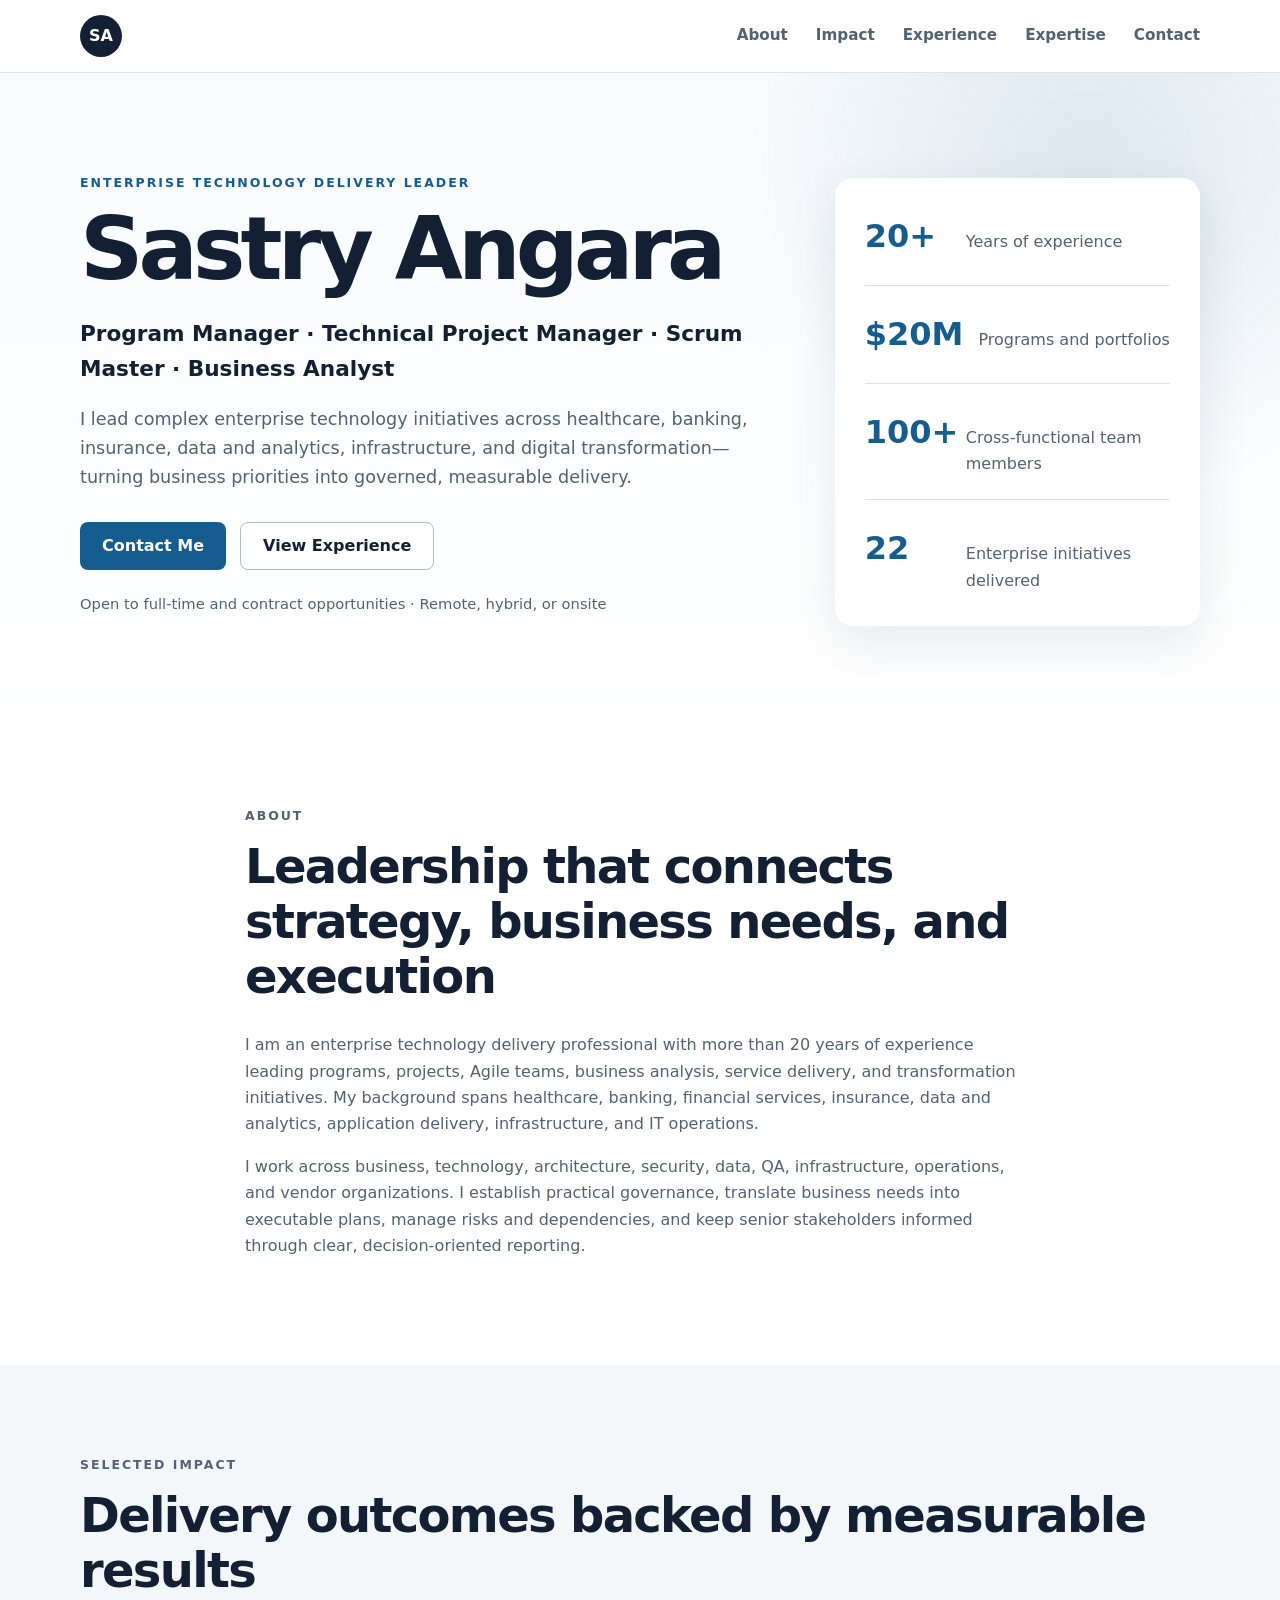
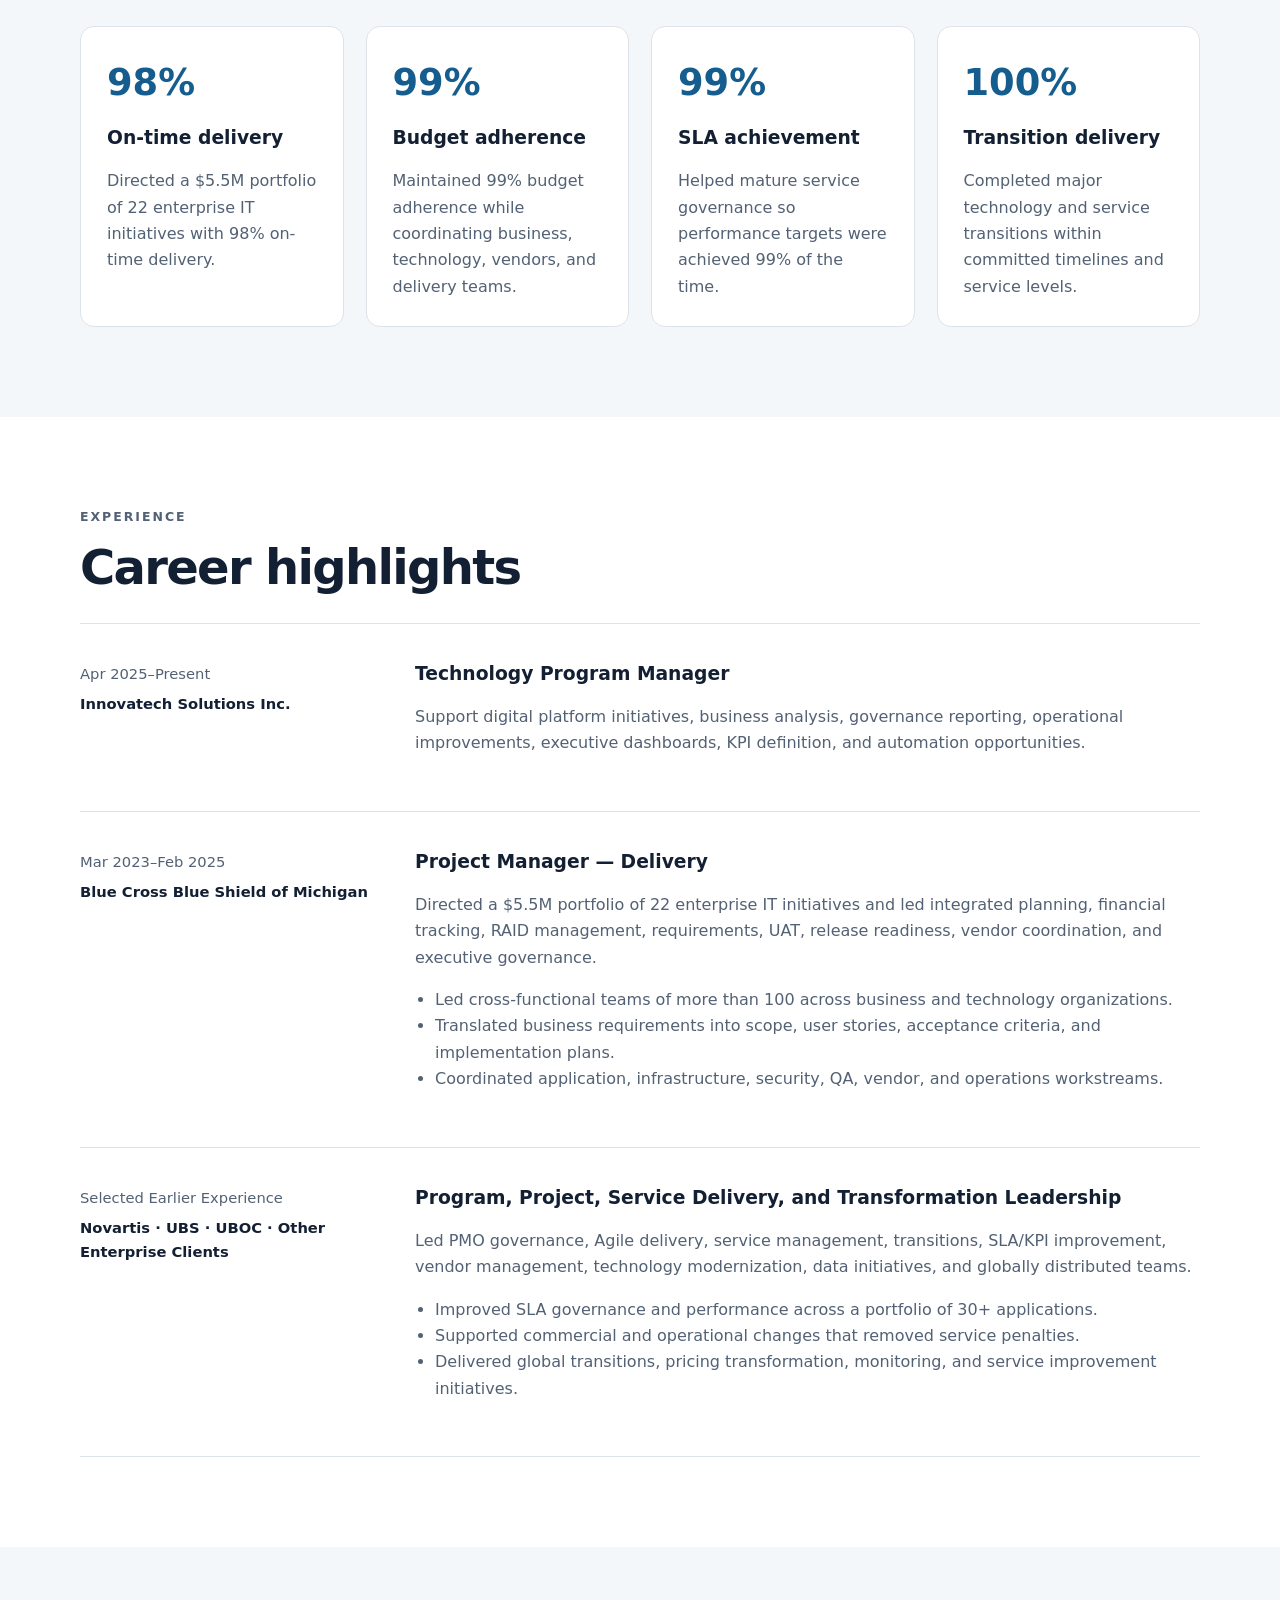
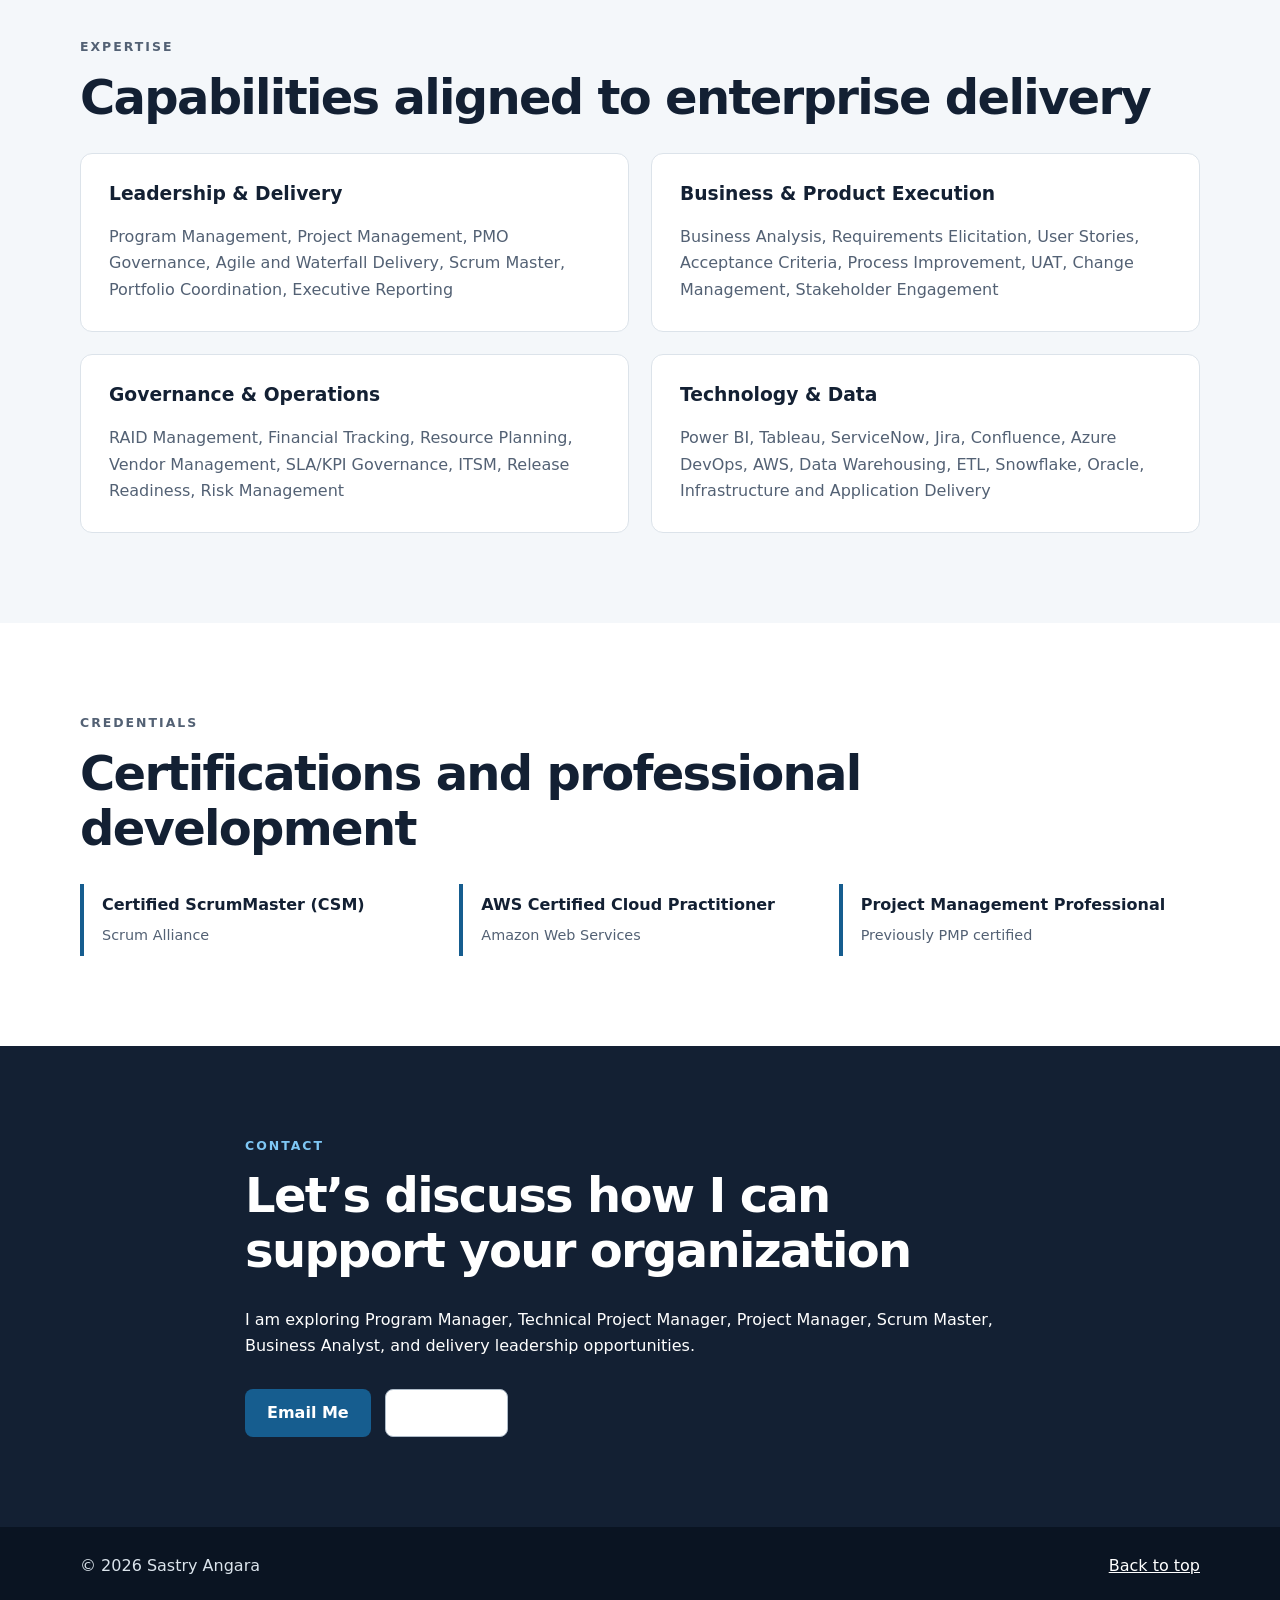
==== index.html @ dfb58d5a "Add files via upload" ====
<!DOCTYPE html>
<html lang="en">
<head>
  <meta charset="UTF-8">
  <meta name="viewport" content="width=device-width, initial-scale=1.0">
  <meta name="description" content="Sastry Angara — Program Manager, Technical Project Manager, Scrum Master, and Business Analyst with 20+ years of enterprise IT delivery experience.">
  <meta name="keywords" content="Sastry Angara, Program Manager, Project Manager, Scrum Master, Business Analyst, Healthcare IT, Banking, Data Analytics">
  <meta name="author" content="Sastry Angara">
  <meta property="og:title" content="Sastry Angara | Enterprise Technology Delivery Leader">
  <meta property="og:description" content="20+ years leading enterprise technology, healthcare, banking, data, and transformation initiatives.">
  <meta property="og:type" content="website">
  <title>Sastry Angara | Enterprise Technology Delivery Leader</title>
  <link rel="stylesheet" href="styles.css">
  <script defer src="script.js"></script>
</head>
<body>
  <header class="site-header">
    <div class="container nav-wrap">
      <a class="brand" href="#top" aria-label="Sastry Angara home">SA</a>
      <button class="menu-button" aria-expanded="false" aria-controls="site-nav">Menu</button>
      <nav id="site-nav" class="site-nav" aria-label="Main navigation">
        <a href="#about">About</a>
        <a href="#impact">Impact</a>
        <a href="#experience">Experience</a>
        <a href="#expertise">Expertise</a>
        <a href="#contact">Contact</a>
      </nav>
    </div>
  </header>

  <main id="top">
    <section class="hero">
      <div class="container hero-grid">
        <div>
          <p class="eyebrow">Enterprise Technology Delivery Leader</p>
          <h1>Sastry Angara</h1>
          <p class="hero-role">Program Manager · Technical Project Manager · Scrum Master · Business Analyst</p>
          <p class="hero-copy">
            I lead complex enterprise technology initiatives across healthcare, banking, insurance,
            data and analytics, infrastructure, and digital transformation—turning business priorities
            into governed, measurable delivery.
          </p>
          <div class="hero-actions">
            <a class="button primary" href="#contact">Contact Me</a>
            <a class="button secondary" href="#experience">View Experience</a>
          </div>
          <p class="availability">Open to full-time and contract opportunities · Remote, hybrid, or onsite</p>
        </div>

        <aside class="profile-card" aria-label="Career highlights">
          <div class="metric"><strong>20+</strong><span>Years of experience</span></div>
          <div class="metric"><strong>$20M</strong><span>Programs and portfolios</span></div>
          <div class="metric"><strong>100+</strong><span>Cross-functional team members</span></div>
          <div class="metric"><strong>22</strong><span>Enterprise initiatives delivered</span></div>
        </aside>
      </div>
    </section>

    <section id="about" class="section">
      <div class="container narrow">
        <p class="section-label">About</p>
        <h2>Leadership that connects strategy, business needs, and execution</h2>
        <p>
          I am an enterprise technology delivery professional with more than 20 years of experience
          leading programs, projects, Agile teams, business analysis, service delivery, and transformation
          initiatives. My background spans healthcare, banking, financial services, insurance, data and
          analytics, application delivery, infrastructure, and IT operations.
        </p>
        <p>
          I work across business, technology, architecture, security, data, QA, infrastructure, operations,
          and vendor organizations. I establish practical governance, translate business needs into executable
          plans, manage risks and dependencies, and keep senior stakeholders informed through clear,
          decision-oriented reporting.
        </p>
      </div>
    </section>

    <section id="impact" class="section section-alt">
      <div class="container">
        <p class="section-label">Selected Impact</p>
        <h2>Delivery outcomes backed by measurable results</h2>
        <div class="cards impact-grid">
          <article class="card">
            <span class="card-number">98%</span>
            <h3>On-time delivery</h3>
            <p>Directed a $5.5M portfolio of 22 enterprise IT initiatives with 98% on-time delivery.</p>
          </article>
          <article class="card">
            <span class="card-number">99%</span>
            <h3>Budget adherence</h3>
            <p>Maintained 99% budget adherence while coordinating business, technology, vendors, and delivery teams.</p>
          </article>
          <article class="card">
            <span class="card-number">99%</span>
            <h3>SLA achievement</h3>
            <p>Helped mature service governance so performance targets were achieved 99% of the time.</p>
          </article>
          <article class="card">
            <span class="card-number">100%</span>
            <h3>Transition delivery</h3>
            <p>Completed major technology and service transitions within committed timelines and service levels.</p>
          </article>
        </div>
      </div>
    </section>

    <section id="experience" class="section">
      <div class="container">
        <p class="section-label">Experience</p>
        <h2>Career highlights</h2>

        <div class="timeline">
          <article class="timeline-item">
            <div class="timeline-meta">
              <span>Apr 2025–Present</span>
              <span>Innovatech Solutions Inc.</span>
            </div>
            <div>
              <h3>Technology Program Manager</h3>
              <p>
                Support digital platform initiatives, business analysis, governance reporting, operational
                improvements, executive dashboards, KPI definition, and automation opportunities.
              </p>
            </div>
          </article>

          <article class="timeline-item">
            <div class="timeline-meta">
              <span>Mar 2023–Feb 2025</span>
              <span>Blue Cross Blue Shield of Michigan</span>
            </div>
            <div>
              <h3>Project Manager — Delivery</h3>
              <p>
                Directed a $5.5M portfolio of 22 enterprise IT initiatives and led integrated planning,
                financial tracking, RAID management, requirements, UAT, release readiness, vendor coordination,
                and executive governance.
              </p>
              <ul>
                <li>Led cross-functional teams of more than 100 across business and technology organizations.</li>
                <li>Translated business requirements into scope, user stories, acceptance criteria, and implementation plans.</li>
                <li>Coordinated application, infrastructure, security, QA, vendor, and operations workstreams.</li>
              </ul>
            </div>
          </article>

          <article class="timeline-item">
            <div class="timeline-meta">
              <span>Selected Earlier Experience</span>
              <span>Novartis · UBS · UBOC · Other Enterprise Clients</span>
            </div>
            <div>
              <h3>Program, Project, Service Delivery, and Transformation Leadership</h3>
              <p>
                Led PMO governance, Agile delivery, service management, transitions, SLA/KPI improvement,
                vendor management, technology modernization, data initiatives, and globally distributed teams.
              </p>
              <ul>
                <li>Improved SLA governance and performance across a portfolio of 30+ applications.</li>
                <li>Supported commercial and operational changes that removed service penalties.</li>
                <li>Delivered global transitions, pricing transformation, monitoring, and service improvement initiatives.</li>
              </ul>
            </div>
          </article>
        </div>
      </div>
    </section>

    <section id="expertise" class="section section-alt">
      <div class="container">
        <p class="section-label">Expertise</p>
        <h2>Capabilities aligned to enterprise delivery</h2>
        <div class="skill-groups">
          <div>
            <h3>Leadership & Delivery</h3>
            <p>Program Management, Project Management, PMO Governance, Agile and Waterfall Delivery, Scrum Master, Portfolio Coordination, Executive Reporting</p>
          </div>
          <div>
            <h3>Business & Product Execution</h3>
            <p>Business Analysis, Requirements Elicitation, User Stories, Acceptance Criteria, Process Improvement, UAT, Change Management, Stakeholder Engagement</p>
          </div>
          <div>
            <h3>Governance & Operations</h3>
            <p>RAID Management, Financial Tracking, Resource Planning, Vendor Management, SLA/KPI Governance, ITSM, Release Readiness, Risk Management</p>
          </div>
          <div>
            <h3>Technology & Data</h3>
            <p>Power BI, Tableau, ServiceNow, Jira, Confluence, Azure DevOps, AWS, Data Warehousing, ETL, Snowflake, Oracle, Infrastructure and Application Delivery</p>
          </div>
        </div>
      </div>
    </section>

    <section class="section">
      <div class="container">
        <p class="section-label">Credentials</p>
        <h2>Certifications and professional development</h2>
        <div class="credentials">
          <div><strong>Certified ScrumMaster (CSM)</strong><span>Scrum Alliance</span></div>
          <div><strong>AWS Certified Cloud Practitioner</strong><span>Amazon Web Services</span></div>
          <div><strong>Project Management Professional</strong><span>Previously PMP certified</span></div>
        </div>
      </div>
    </section>

    <section id="contact" class="section contact-section">
      <div class="container narrow">
        <p class="section-label">Contact</p>
        <h2>Let’s discuss how I can support your organization</h2>
        <p>
          I am exploring Program Manager, Technical Project Manager, Project Manager,
          Scrum Master, Business Analyst, and delivery leadership opportunities.
        </p>
        <div class="contact-links">
          <!-- Replace the placeholder links below before publishing. -->
          <a class="button primary" href="mailto:sasthree@gmail.com">Email Me</a>
          <a class="button secondary" href="https://www.linkedin.com/in/sas3" target="_blank" rel="noopener">LinkedIn</a>
        </div>
      </div>
    </section>
  </main>

  <footer>
    <div class="container footer-wrap">
      <span>© <span id="year"></span> Sastry Angara</span>
      <a href="#top">Back to top</a>
    </div>
  </footer>
</body>
</html>
---- styles.css ----
:root {
  --ink: #132033;
  --muted: #536174;
  --line: #dce3ea;
  --surface: #ffffff;
  --surface-alt: #f4f7fa;
  --accent: #165d8f;
  --accent-dark: #0d4267;
  --max: 1120px;
  --shadow: 0 18px 50px rgba(26, 45, 68, 0.10);
}

* { box-sizing: border-box; }
html { scroll-behavior: smooth; }
body {
  margin: 0;
  font-family: Inter, ui-sans-serif, system-ui, -apple-system, BlinkMacSystemFont, "Segoe UI", sans-serif;
  color: var(--ink);
  background: var(--surface);
  line-height: 1.65;
}
a { color: inherit; }
.container { width: min(calc(100% - 40px), var(--max)); margin-inline: auto; }
.narrow { max-width: 790px; }
.site-header {
  position: sticky;
  top: 0;
  z-index: 50;
  background: rgba(255,255,255,.94);
  border-bottom: 1px solid var(--line);
  backdrop-filter: blur(12px);
}
.nav-wrap { min-height: 72px; display: flex; align-items: center; justify-content: space-between; }
.brand {
  display: grid; place-items: center; width: 42px; height: 42px;
  border-radius: 50%; background: var(--ink); color: #fff; text-decoration: none; font-weight: 800;
}
.site-nav { display: flex; gap: 28px; }
.site-nav a { text-decoration: none; font-size: .95rem; font-weight: 650; color: var(--muted); }
.site-nav a:hover { color: var(--accent); }
.menu-button { display: none; }
.hero {
  padding: 100px 0 85px;
  background:
    radial-gradient(circle at 85% 15%, rgba(22,93,143,.13), transparent 28%),
    linear-gradient(180deg, #f8fbfd 0%, #fff 100%);
}
.hero-grid { display: grid; grid-template-columns: 1.5fr .8fr; gap: 70px; align-items: center; }
.eyebrow, .section-label {
  color: var(--accent); text-transform: uppercase; letter-spacing: .16em;
  font-weight: 800; font-size: .78rem; margin: 0 0 12px;
}
h1 { font-size: clamp(3rem, 7vw, 5.5rem); line-height: .98; letter-spacing: -.055em; margin: 0; }
.hero-role { font-size: clamp(1.05rem, 2vw, 1.35rem); font-weight: 700; margin: 24px 0 18px; }
.hero-copy { max-width: 760px; font-size: 1.1rem; color: var(--muted); }
.hero-actions, .contact-links { display: flex; flex-wrap: wrap; gap: 14px; margin-top: 30px; }
.button {
  display: inline-flex; align-items: center; justify-content: center;
  min-height: 48px; padding: 0 22px; border-radius: 8px; text-decoration: none; font-weight: 750;
}
.button.primary { color: #fff; background: var(--accent); }
.button.primary:hover { background: var(--accent-dark); }
.button.secondary { border: 1px solid #aebbc8; background: #fff; }
.availability { color: var(--muted); font-size: .92rem; margin-top: 22px; }
.profile-card { background: #fff; padding: 10px 30px; border-radius: 18px; box-shadow: var(--shadow); }
.metric { padding: 22px 0; border-bottom: 1px solid var(--line); display: flex; align-items: baseline; gap: 15px; }
.metric:last-child { border: 0; }
.metric strong { font-size: 2rem; color: var(--accent); min-width: 86px; }
.metric span { color: var(--muted); }
.section { padding: 90px 0; }
.section-alt { background: var(--surface-alt); }
h2 { font-size: clamp(2rem, 4vw, 3rem); line-height: 1.15; letter-spacing: -.035em; margin: 0 0 28px; }
h3 { line-height: 1.25; margin-top: 0; }
.section p { color: var(--muted); }
.cards { display: grid; gap: 22px; }
.impact-grid { grid-template-columns: repeat(4, 1fr); }
.card { background: #fff; border: 1px solid var(--line); border-radius: 14px; padding: 26px; }
.card-number { display: block; color: var(--accent); font-size: 2.3rem; font-weight: 850; margin-bottom: 12px; }
.card p { margin-bottom: 0; }
.timeline { border-top: 1px solid var(--line); }
.timeline-item { display: grid; grid-template-columns: 290px 1fr; gap: 45px; padding: 38px 0; border-bottom: 1px solid var(--line); }
.timeline-meta { display: flex; flex-direction: column; gap: 6px; color: var(--muted); font-size: .92rem; }
.timeline-meta span:last-child { font-weight: 750; color: var(--ink); }
.timeline-item ul { padding-left: 20px; color: var(--muted); }
.skill-groups { display: grid; grid-template-columns: repeat(2, 1fr); gap: 22px; }
.skill-groups > div { background: #fff; border-radius: 12px; border: 1px solid var(--line); padding: 28px; }
.skill-groups p { margin-bottom: 0; }
.credentials { display: grid; grid-template-columns: repeat(3, 1fr); gap: 18px; }
.credentials div { border-left: 4px solid var(--accent); padding: 8px 18px; display: flex; flex-direction: column; }
.credentials span { color: var(--muted); font-size: .9rem; margin-top: 5px; }
.contact-section { background: var(--ink); color: #fff; }
.contact-section h2, .contact-section p { color: #fff; }
.contact-section .section-label { color: #7ec7f5; }
.privacy-note { opacity: .72; font-size: .85rem; margin-top: 28px; }
footer { background: #0a1422; color: #dbe4ec; padding: 26px 0; }
.footer-wrap { display: flex; justify-content: space-between; }
footer a { color: #fff; }
@media (max-width: 900px) {
  .hero-grid, .timeline-item { grid-template-columns: 1fr; }
  .impact-grid { grid-template-columns: repeat(2, 1fr); }
  .credentials { grid-template-columns: 1fr; }
}
@media (max-width: 680px) {
  .container { width: min(calc(100% - 28px), var(--max)); }
  .menu-button {
    display: inline-flex; border: 1px solid var(--line); background: #fff;
    padding: 9px 12px; border-radius: 7px; font-weight: 700;
  }
  .site-nav {
    display: none; position: absolute; top: 72px; left: 14px; right: 14px;
    flex-direction: column; gap: 0; padding: 10px; background: #fff;
    border: 1px solid var(--line); box-shadow: var(--shadow); border-radius: 10px;
  }
  .site-nav.open { display: flex; }
  .site-nav a { padding: 12px; }
  .hero { padding: 70px 0; }
  .impact-grid, .skill-groups { grid-template-columns: 1fr; }
  .section { padding: 70px 0; }
  .footer-wrap { flex-direction: column; gap: 8px; }
}
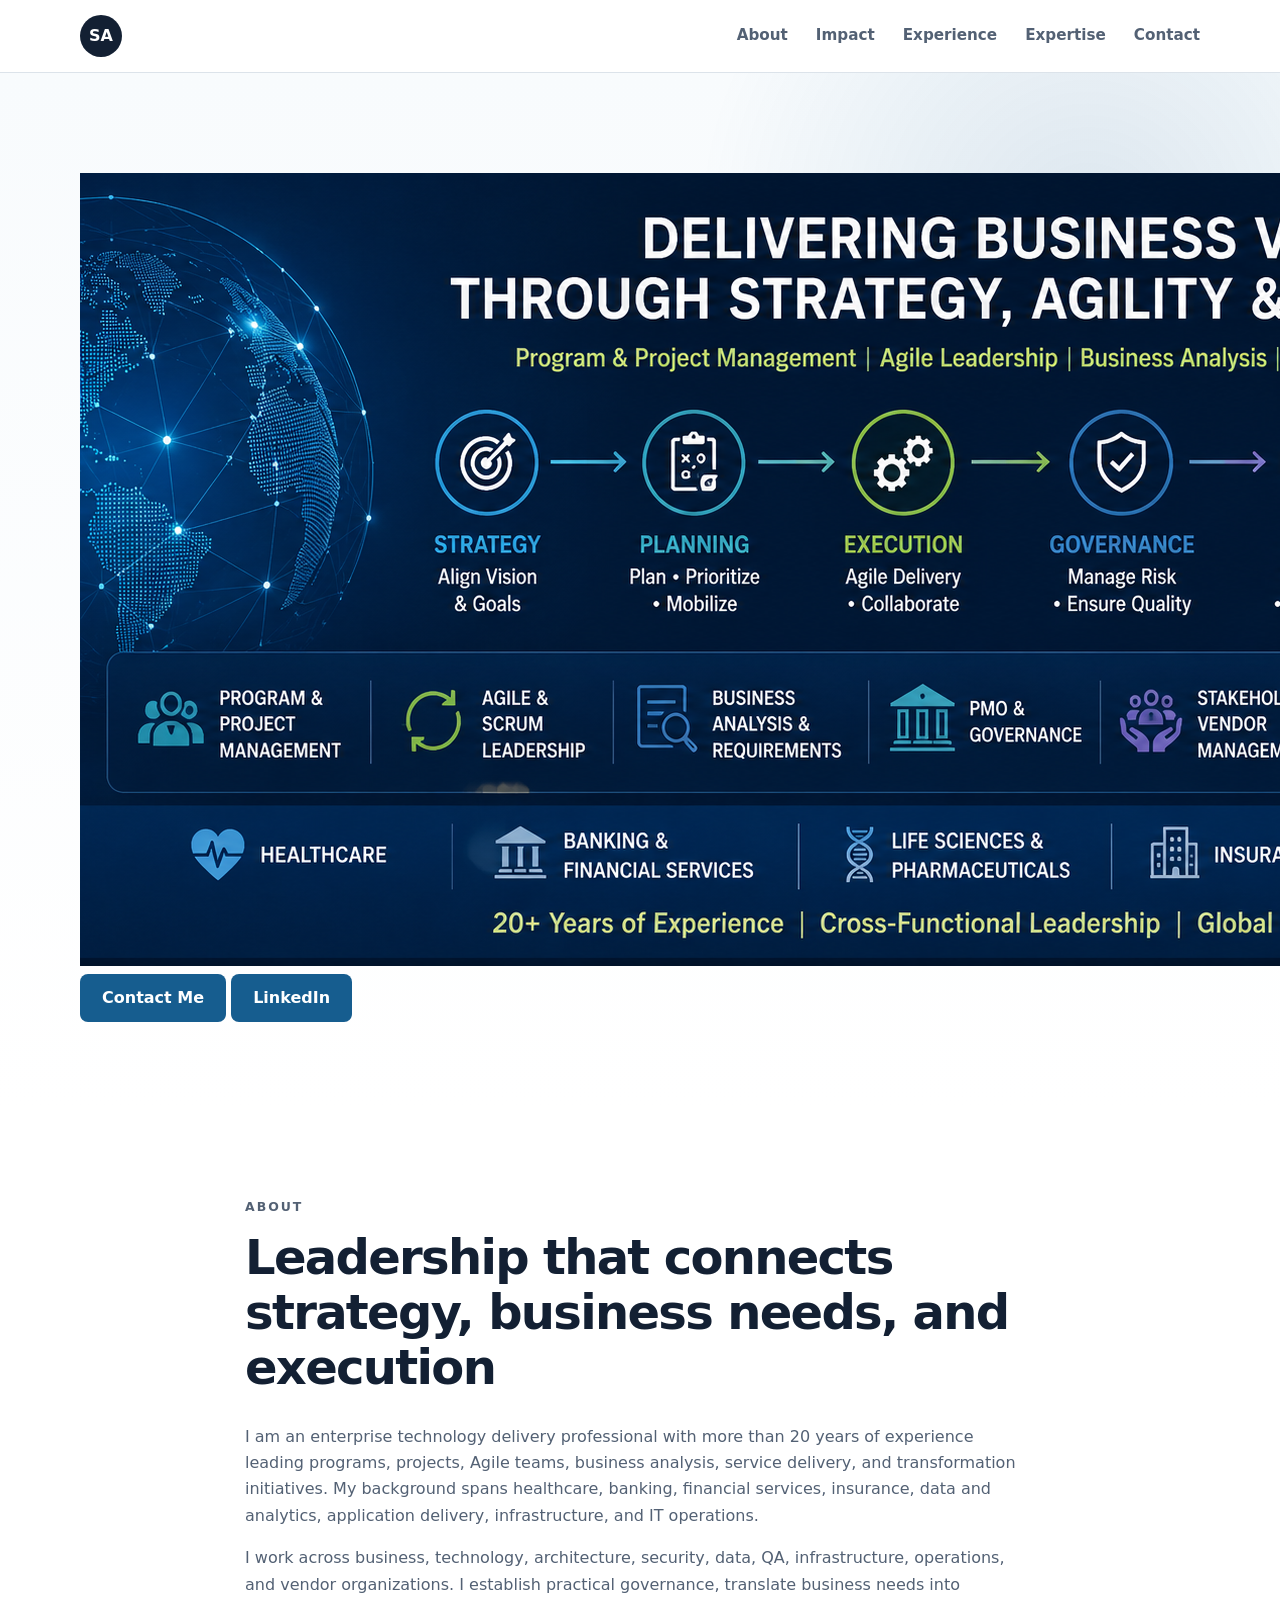
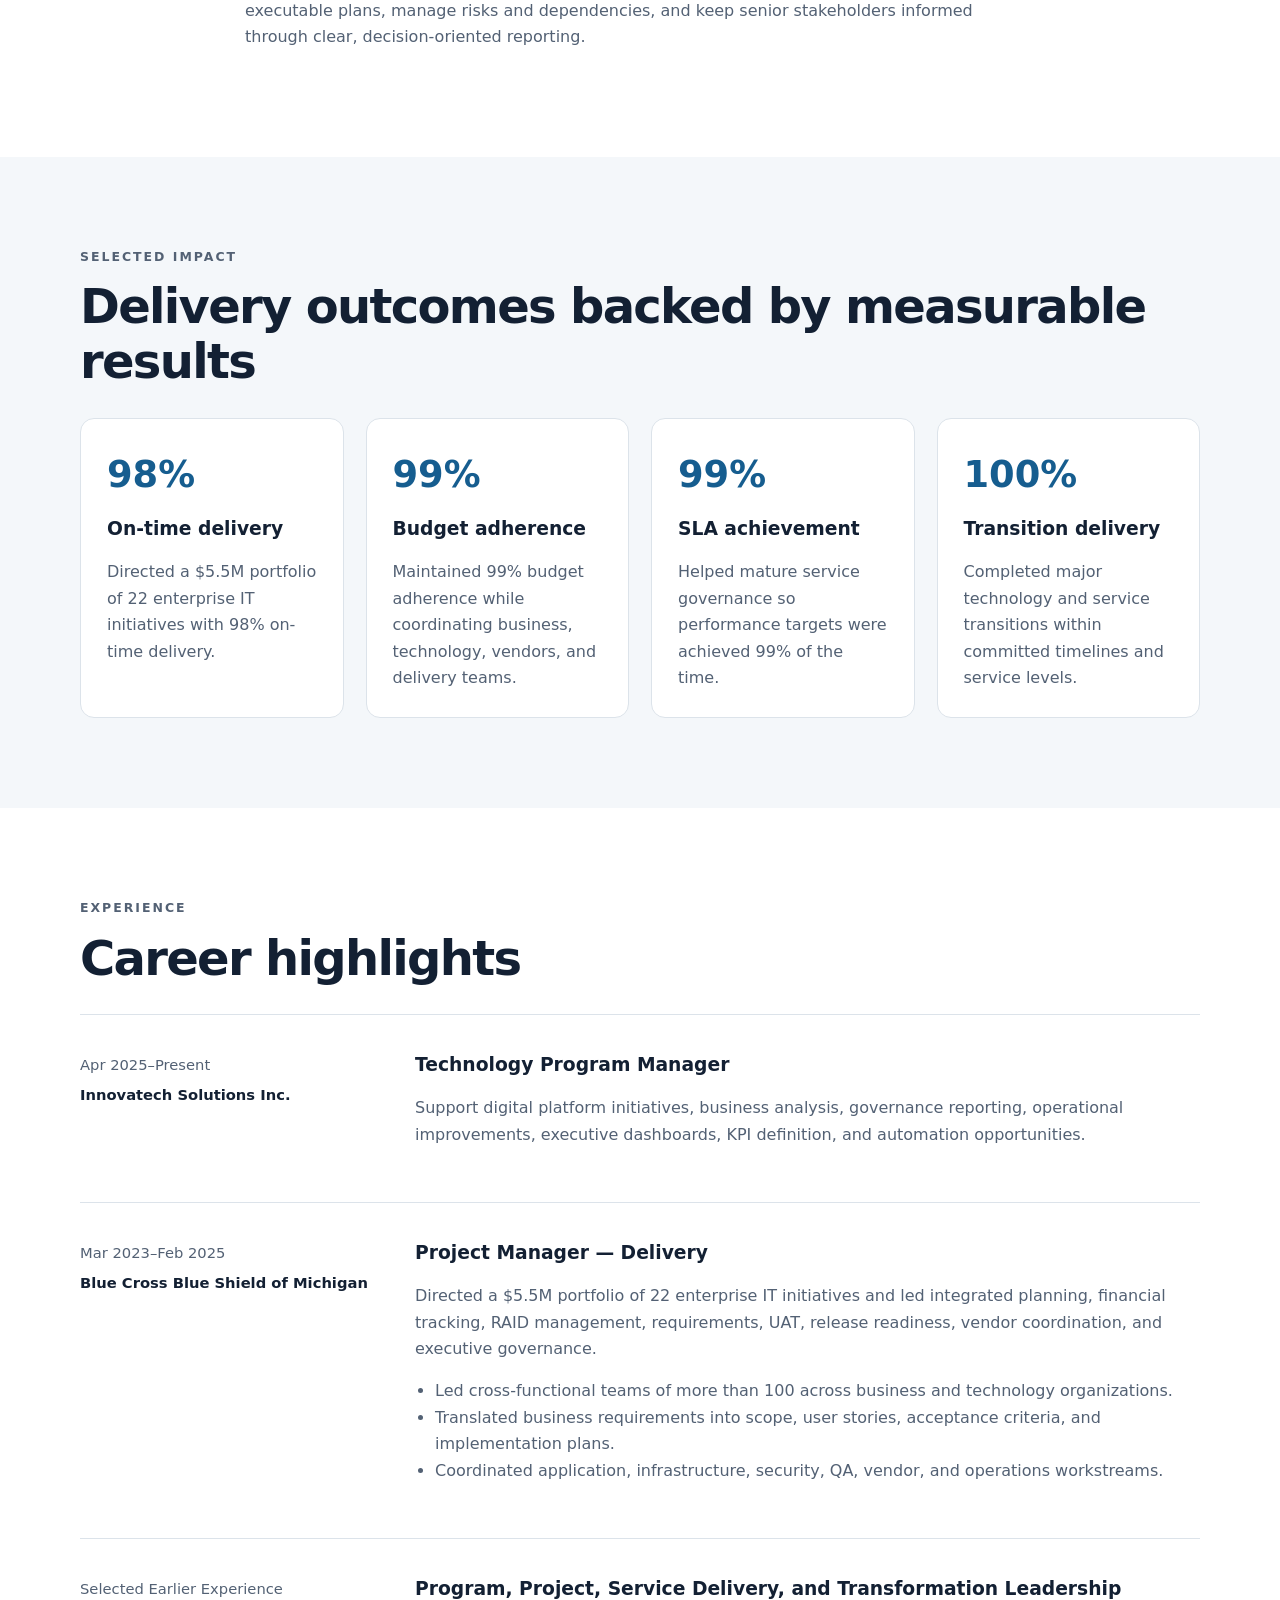
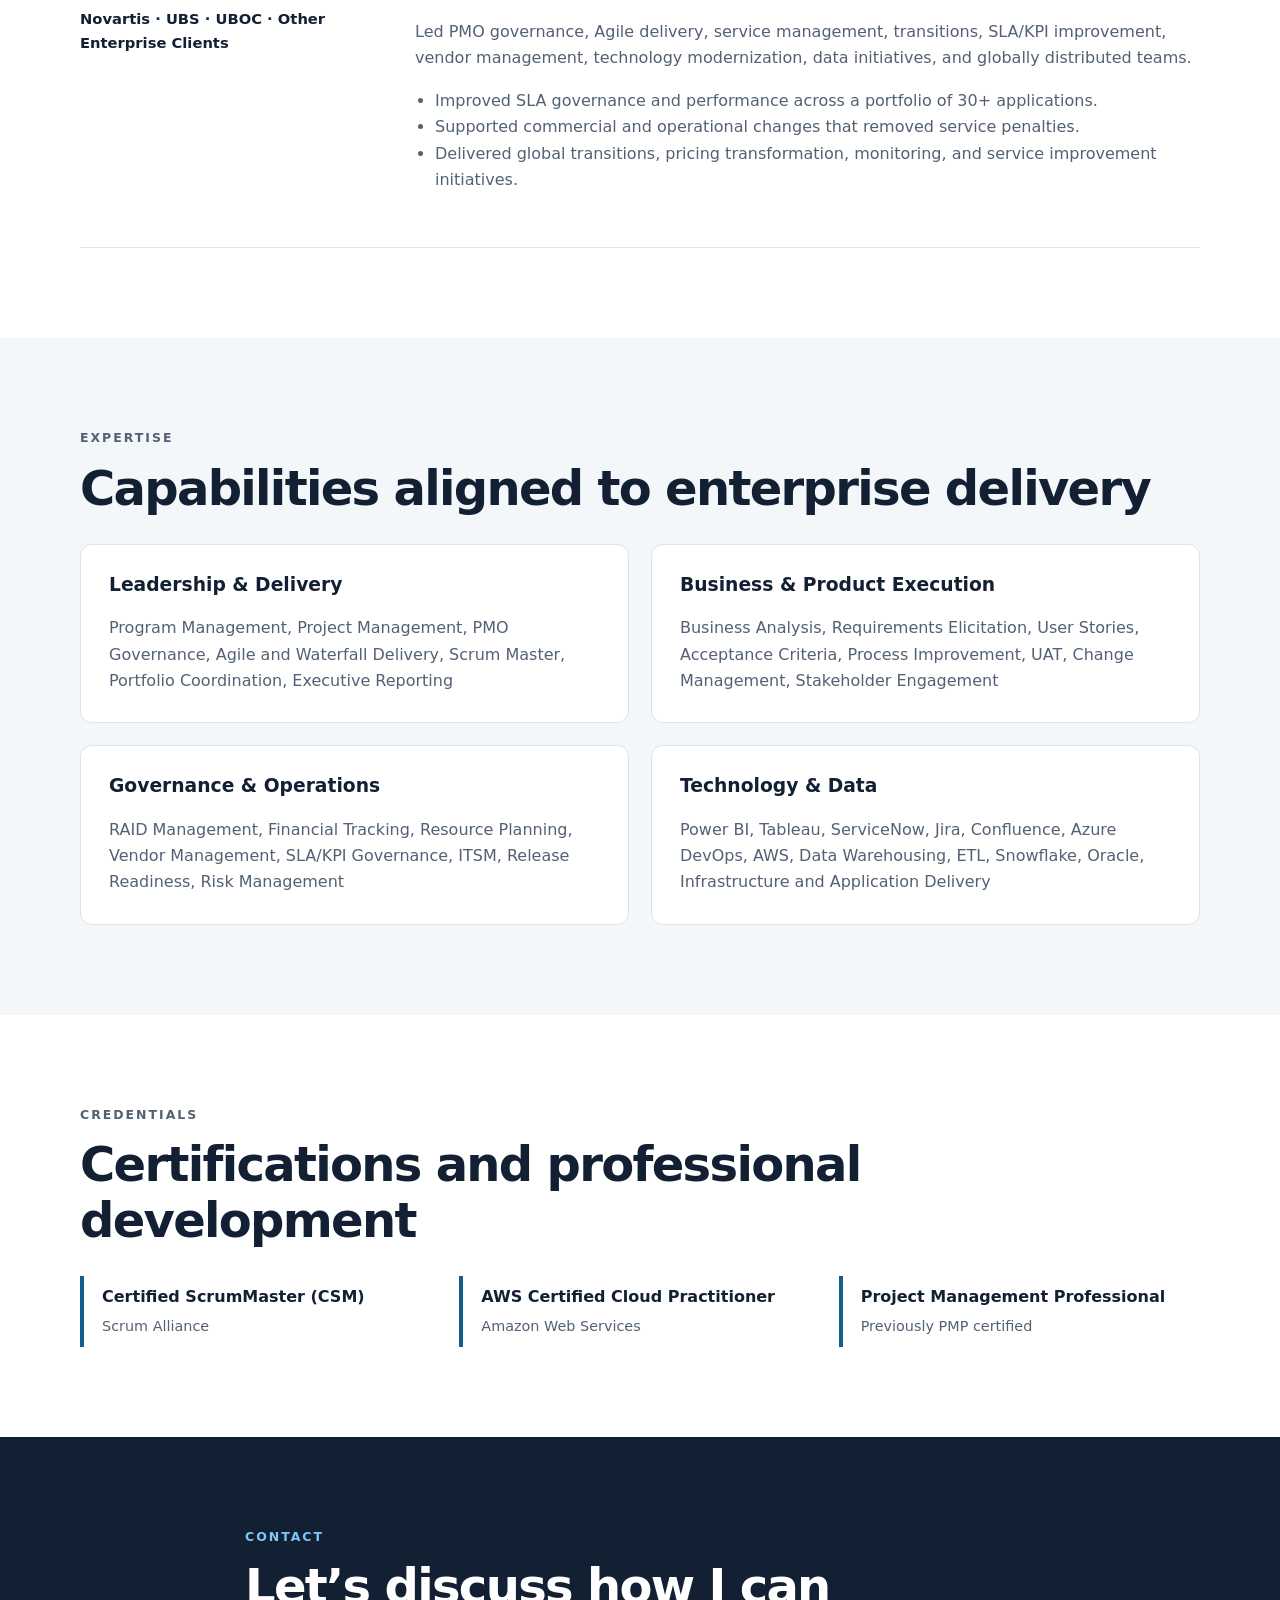
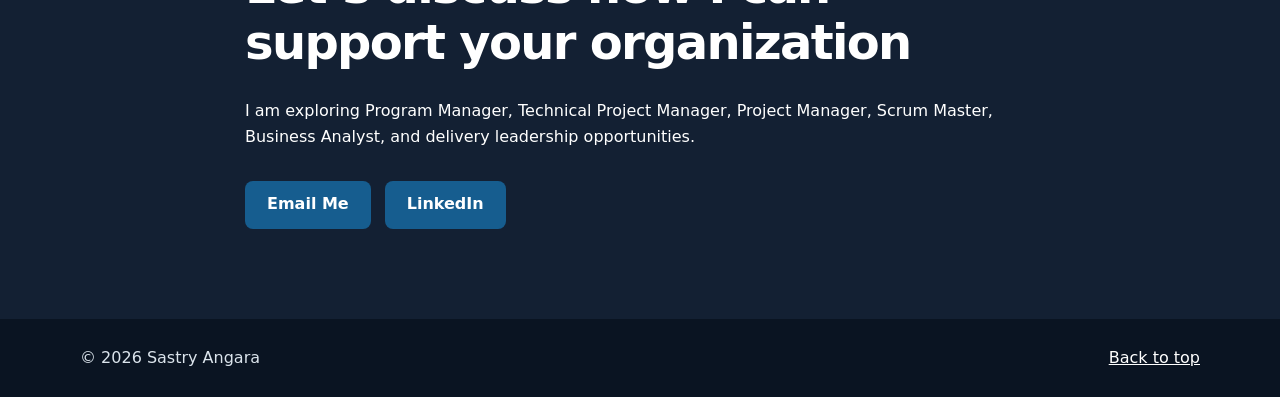
==== commit e57c2cf1: "Update index.html" ====
--- a/index.html
+++ b/index.html
@@ -29,33 +29,23 @@
   </header>
 
   <main id="top">
-    <section class="hero">
-      <div class="container hero-grid">
-        <div>
-          <p class="eyebrow">Enterprise Technology Delivery Leader</p>
-          <h1>Sastry Angara</h1>
-          <p class="hero-role">Program Manager · Technical Project Manager · Scrum Master · Business Analyst</p>
-          <p class="hero-copy">
-            I lead complex enterprise technology initiatives across healthcare, banking, insurance,
-            data and analytics, infrastructure, and digital transformation—turning business priorities
-            into governed, measurable delivery.
-          </p>
-          <div class="hero-actions">
+<section class="hero">
+    <div class="container">
+
+        <img src="Banner Dark.png"
+             alt="Sastry Angara Enterprise Technology Delivery"
+             class="hero-banner">
+
+        <div class="hero-buttons">
             <a class="button primary" href="#contact">Contact Me</a>
-            <a class="button secondary" href="#experience">View Experience</a>
-          </div>
-          <p class="availability">Open to full-time and contract opportunities · Remote, hybrid, or onsite</p>
-        </div>
-
-        <aside class="profile-card" aria-label="Career highlights">
-          <div class="metric"><strong>20+</strong><span>Years of experience</span></div>
-          <div class="metric"><strong>$20M</strong><span>Programs and portfolios</span></div>
-          <div class="metric"><strong>100+</strong><span>Cross-functional team members</span></div>
-          <div class="metric"><strong>22</strong><span>Enterprise initiatives delivered</span></div>
-        </aside>
-      </div>
-    </section>
-
+            <a class="button secondary"
+               href="https://www.linkedin.com/in/sas3"
+               target="_blank">LinkedIn</a>
+        </div>
+
+    </div>
+</section>
+    
     <section id="about" class="section">
       <div class="container narrow">
         <p class="section-label">About</p>
@@ -212,7 +202,6 @@
           Scrum Master, Business Analyst, and delivery leadership opportunities.
         </p>
         <div class="contact-links">
-          <!-- Replace the placeholder links below before publishing. -->
           <a class="button primary" href="mailto:sasthree@gmail.com">Email Me</a>
           <a class="button secondary" href="https://www.linkedin.com/in/sas3" target="_blank" rel="noopener">LinkedIn</a>
         </div>
--- a/styles.css
+++ b/styles.css
@@ -60,7 +60,14 @@
 }
 .button.primary { color: #fff; background: var(--accent); }
 .button.primary:hover { background: var(--accent-dark); }
-.button.secondary { border: 1px solid #aebbc8; background: #fff; }
+.button.secondary {
+    color: #fff;
+    background: var(--accent);
+}
+
+.button.secondary:hover {
+    background: var(--accent-dark);
+}
 .availability { color: var(--muted); font-size: .92rem; margin-top: 22px; }
 .profile-card { background: #fff; padding: 10px 30px; border-radius: 18px; box-shadow: var(--shadow); }
 .metric { padding: 22px 0; border-bottom: 1px solid var(--line); display: flex; align-items: baseline; gap: 15px; }
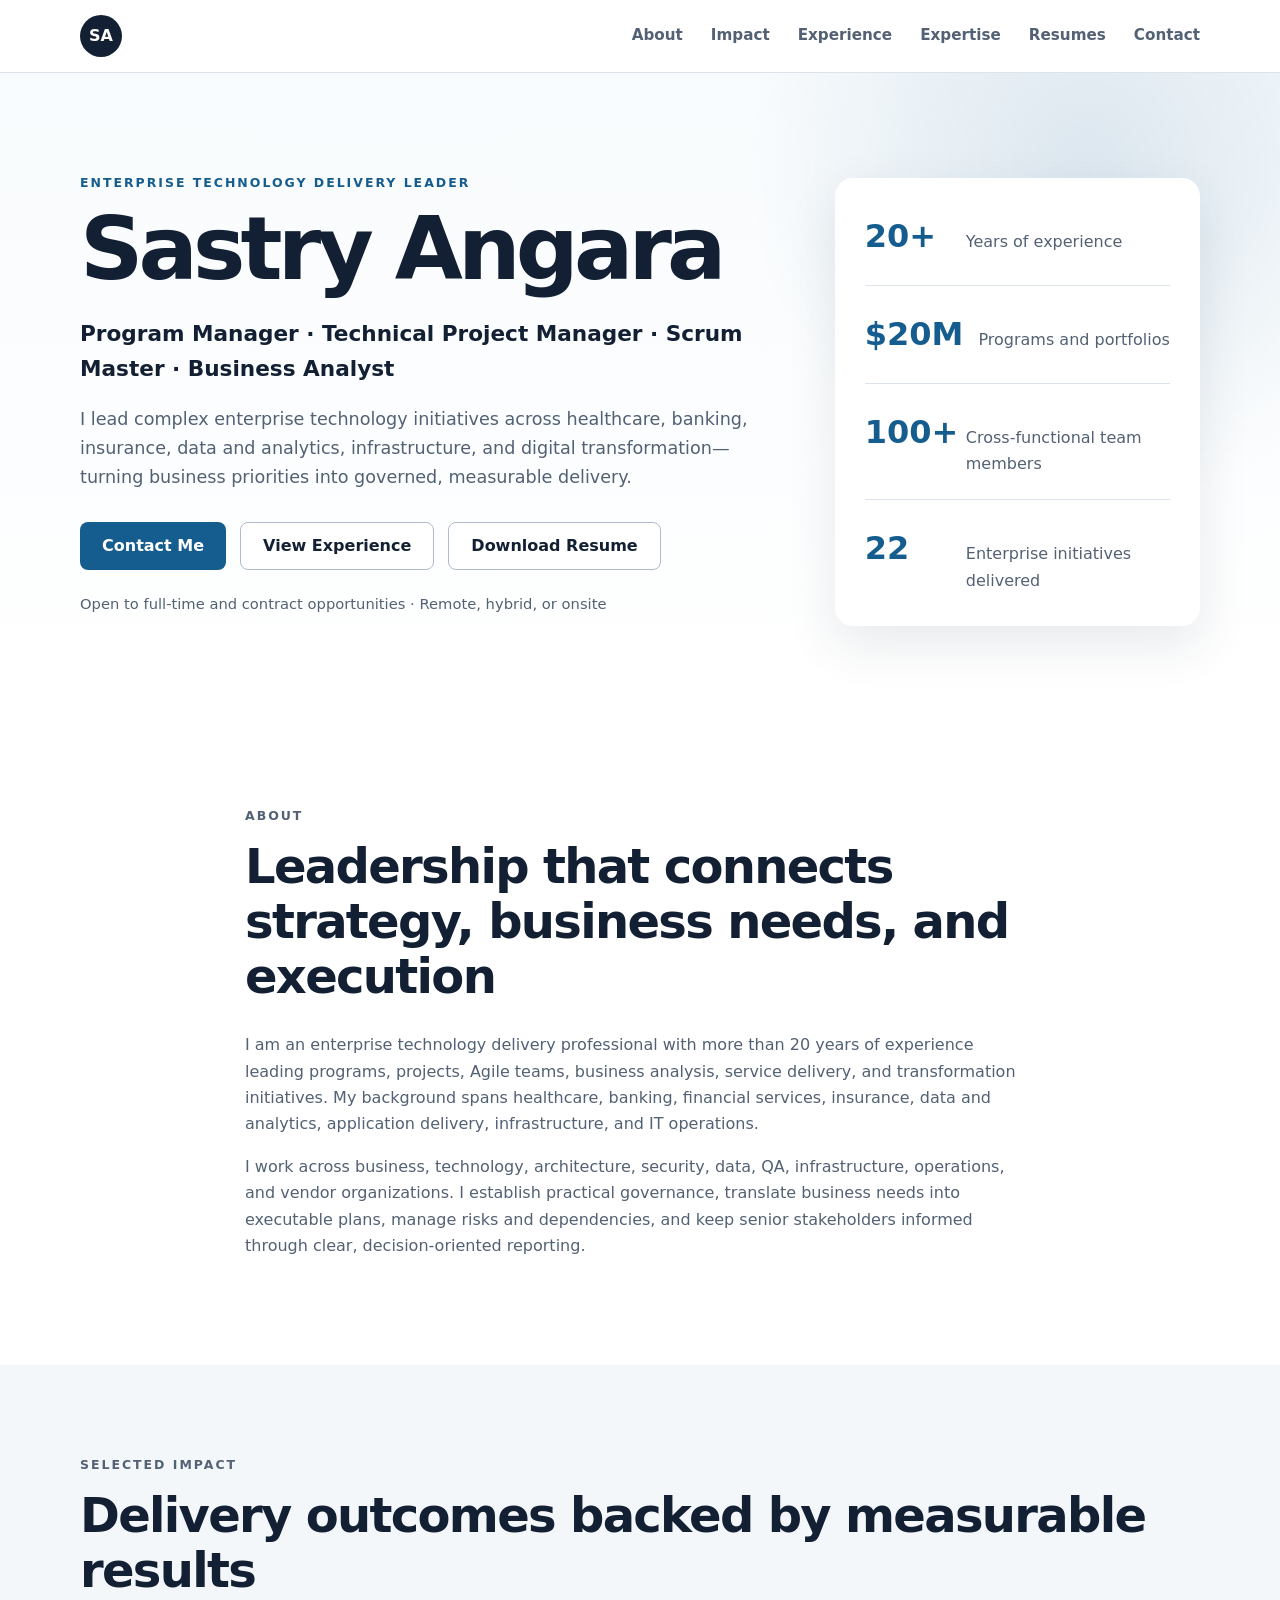
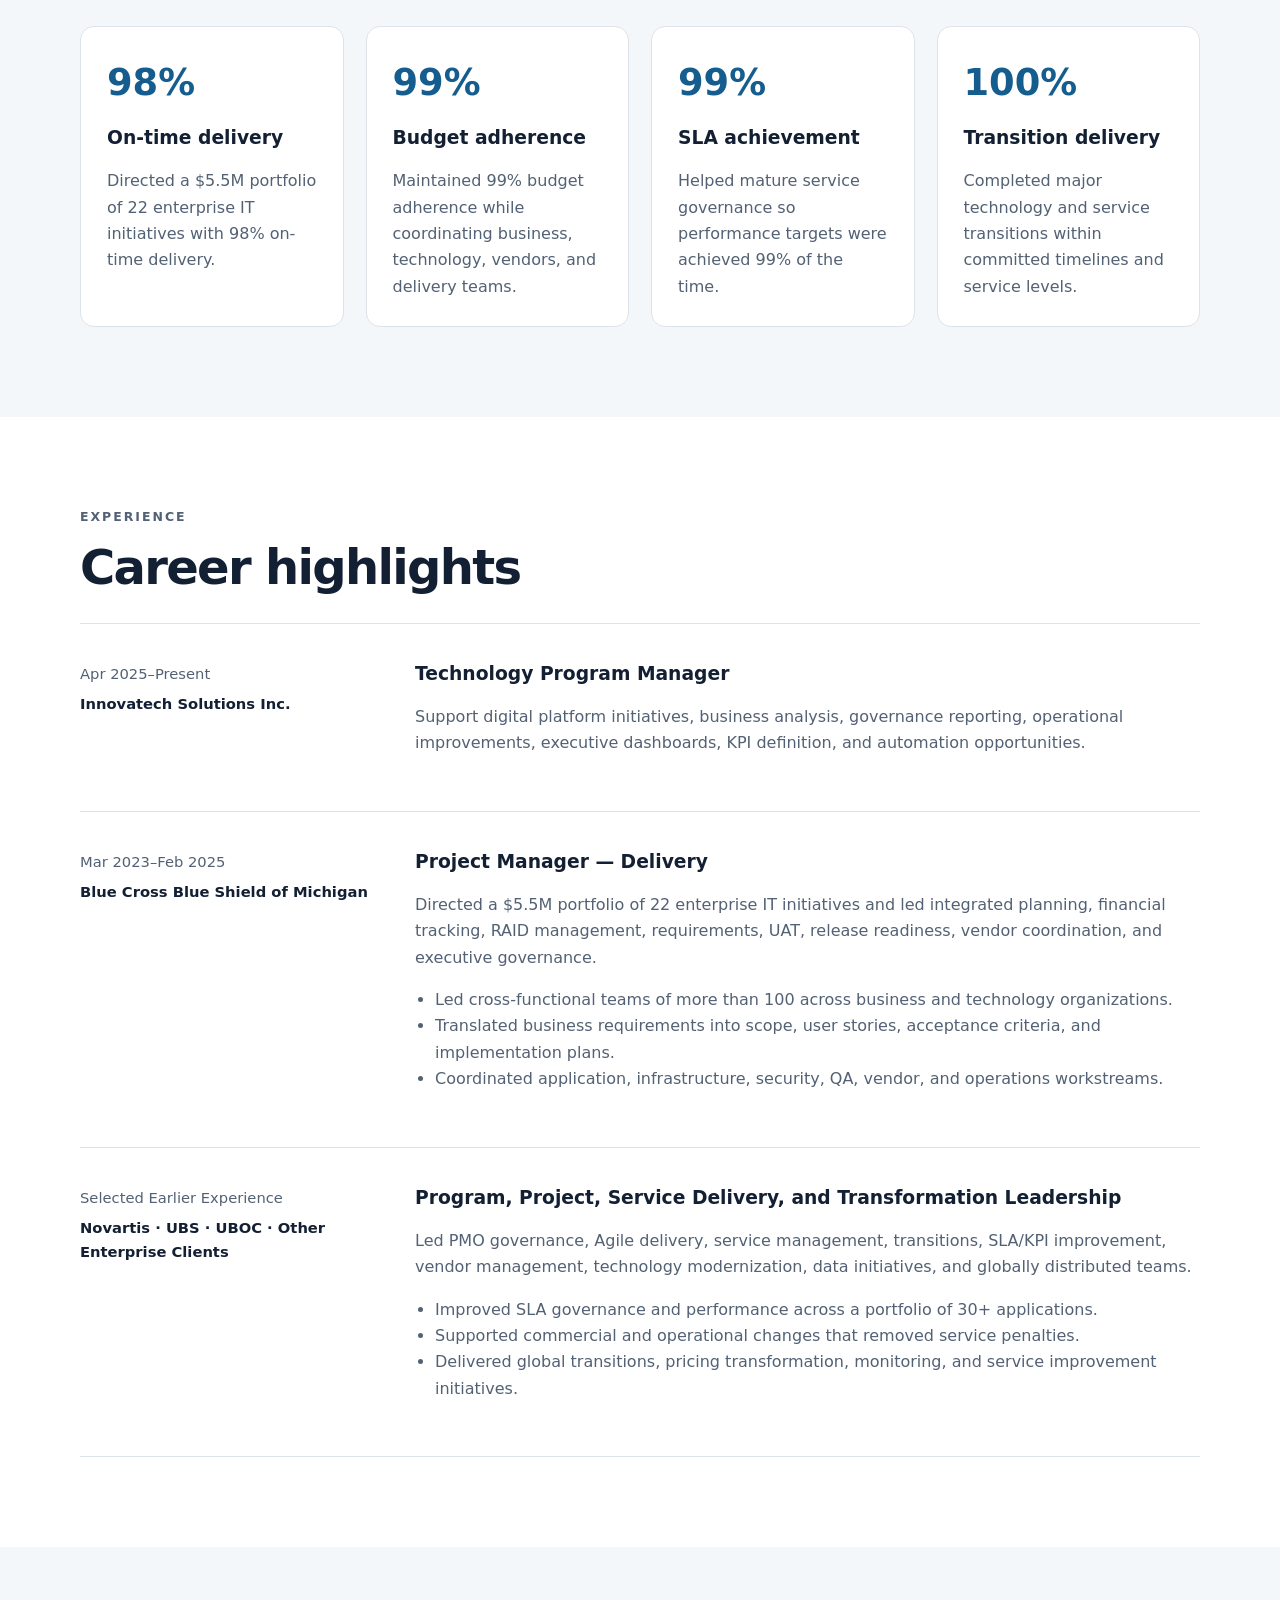
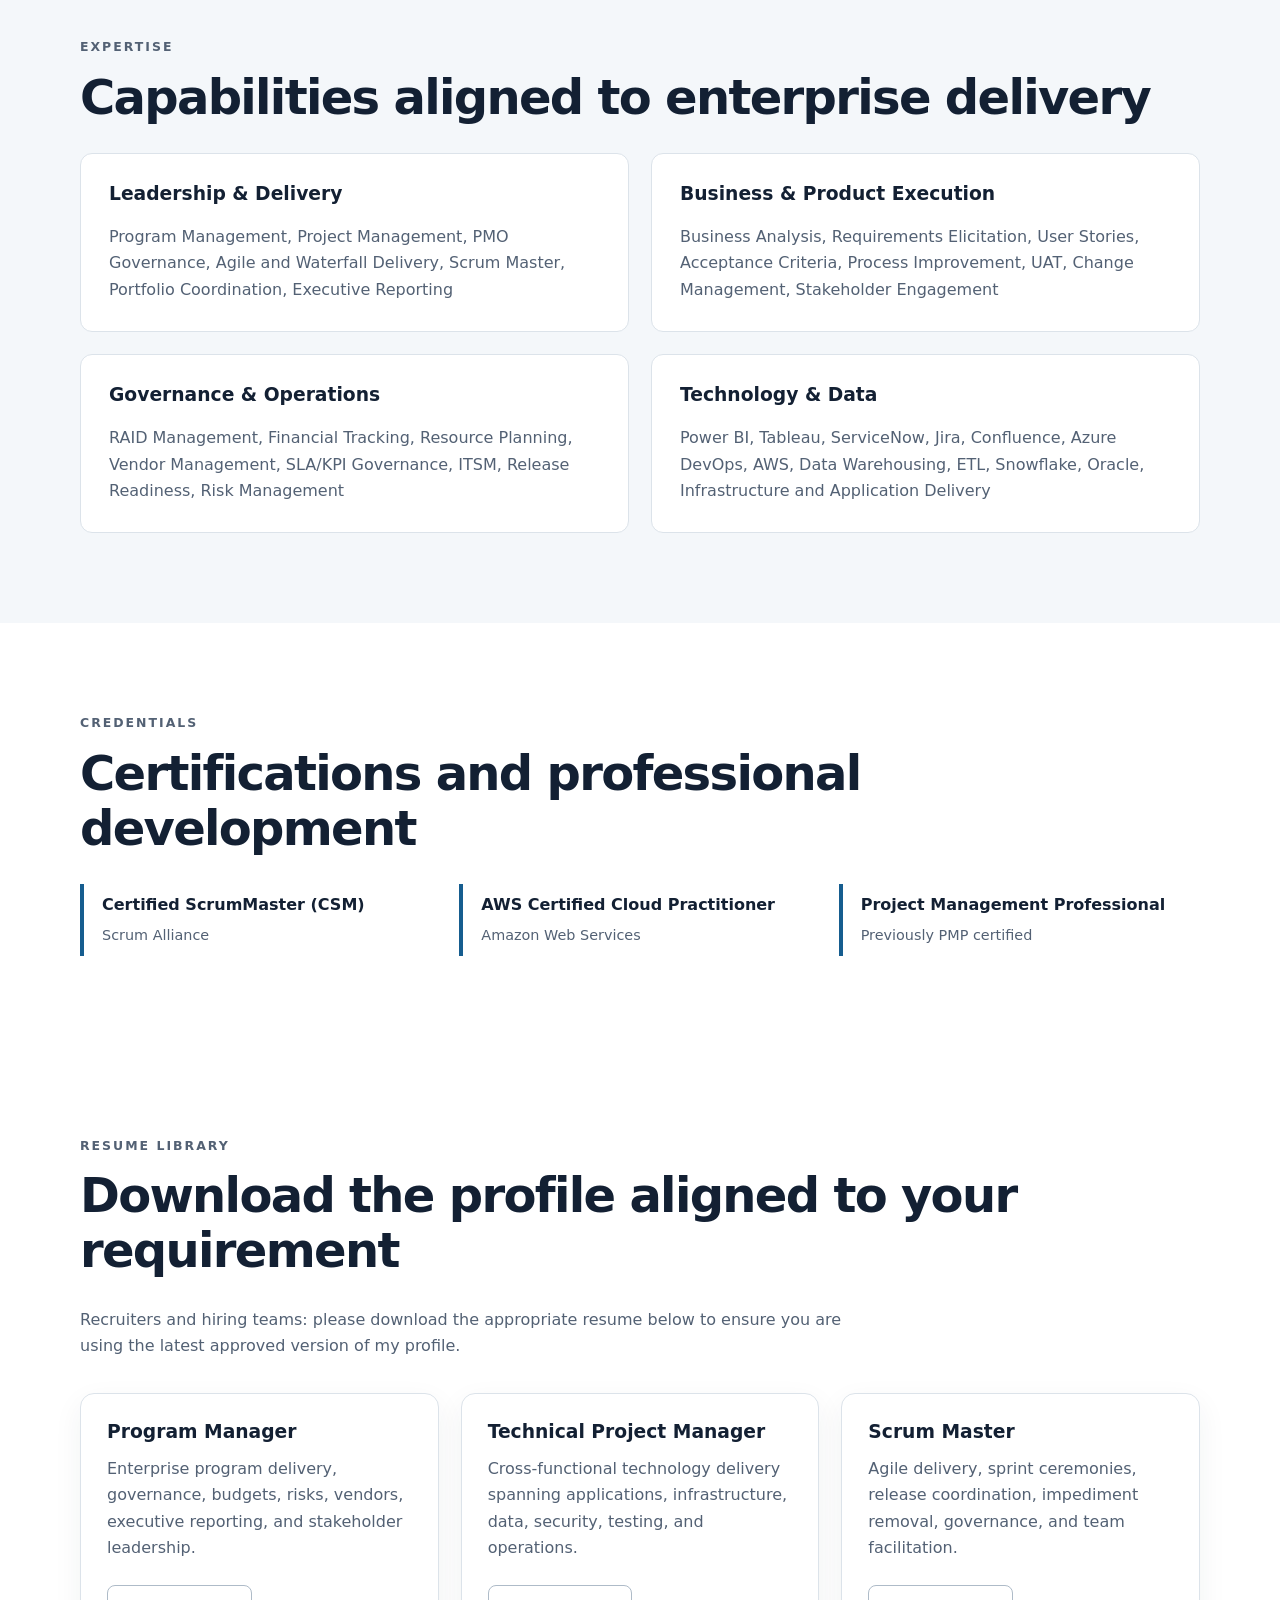
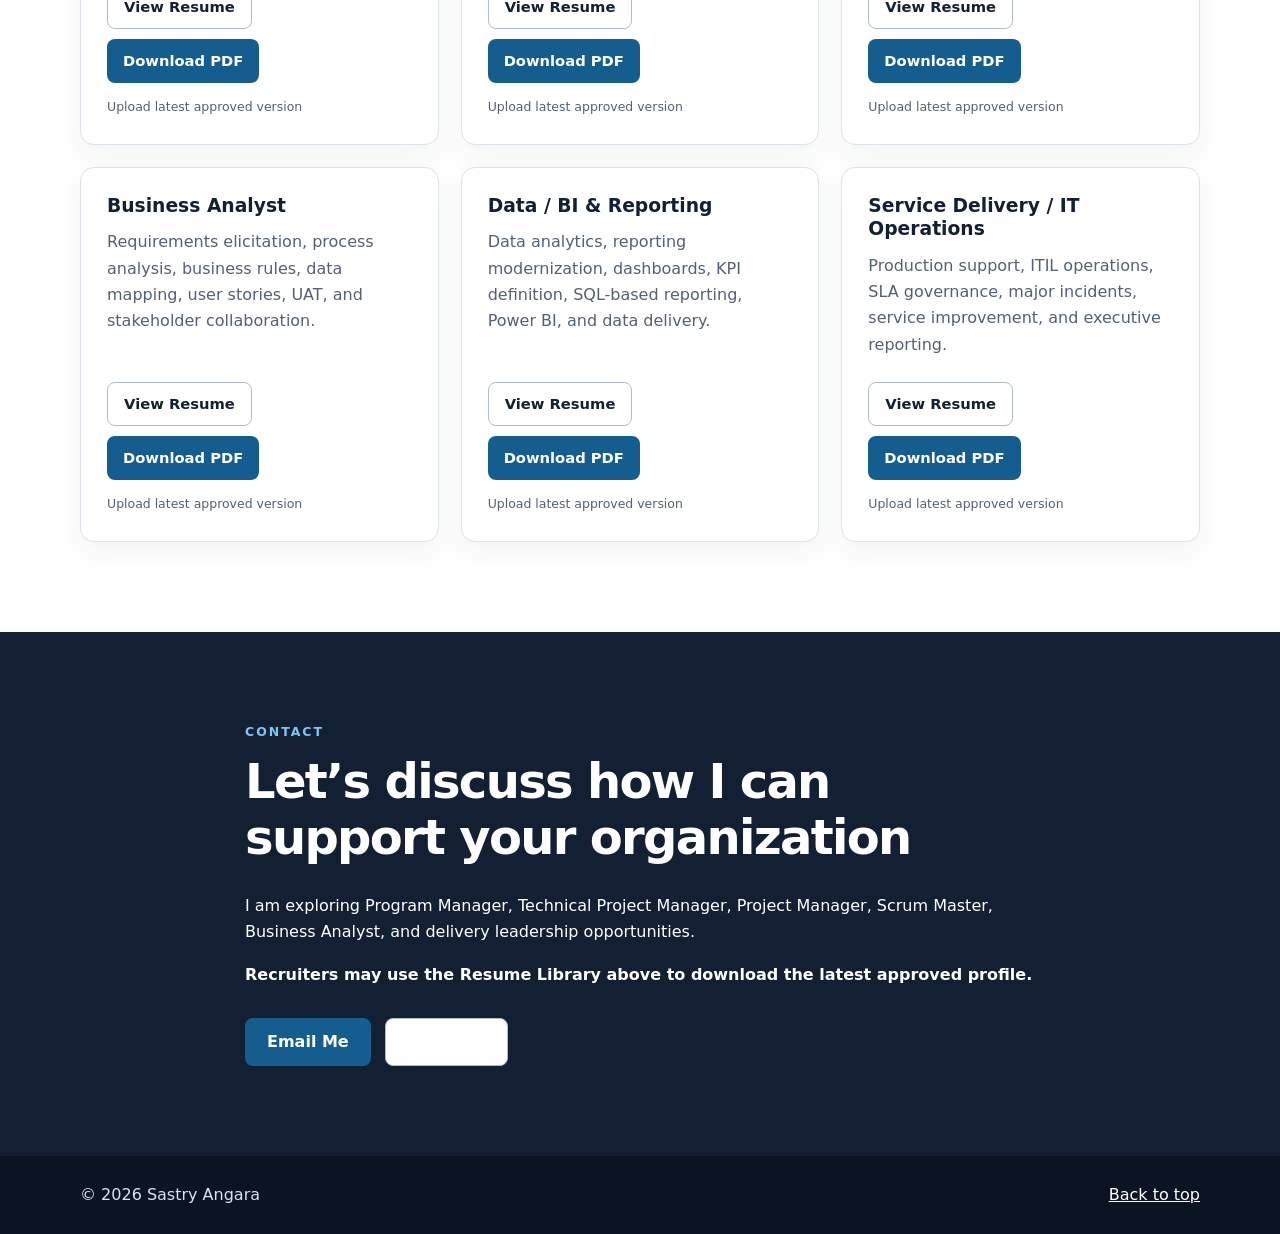
==== commit c9223ae9: "Add recruiter resume library and restore text hero Removed banner Added feature for resume download" ====
--- a/index.html
+++ b/index.html
@@ -23,29 +23,41 @@
         <a href="#impact">Impact</a>
         <a href="#experience">Experience</a>
         <a href="#expertise">Expertise</a>
+        <a href="#resumes">Resumes</a>
         <a href="#contact">Contact</a>
       </nav>
     </div>
   </header>
 
   <main id="top">
-<section class="hero">
-    <div class="container">
-
-        <img src="Banner Dark.png"
-             alt="Sastry Angara Enterprise Technology Delivery"
-             class="hero-banner">
-
-        <div class="hero-buttons">
+    <section class="hero">
+      <div class="container hero-grid">
+        <div>
+          <p class="eyebrow">Enterprise Technology Delivery Leader</p>
+          <h1>Sastry Angara</h1>
+          <p class="hero-role">Program Manager · Technical Project Manager · Scrum Master · Business Analyst</p>
+          <p class="hero-copy">
+            I lead complex enterprise technology initiatives across healthcare, banking, insurance,
+            data and analytics, infrastructure, and digital transformation—turning business priorities
+            into governed, measurable delivery.
+          </p>
+          <div class="hero-actions">
             <a class="button primary" href="#contact">Contact Me</a>
-            <a class="button secondary"
-               href="https://www.linkedin.com/in/sas3"
-               target="_blank">LinkedIn</a>
-        </div>
-
-    </div>
-</section>
-    
+            <a class="button secondary" href="#experience">View Experience</a>
+            <a class="button secondary" href="#resumes">Download Resume</a>
+          </div>
+          <p class="availability">Open to full-time and contract opportunities · Remote, hybrid, or onsite</p>
+        </div>
+
+        <aside class="profile-card" aria-label="Career highlights">
+          <div class="metric"><strong>20+</strong><span>Years of experience</span></div>
+          <div class="metric"><strong>$20M</strong><span>Programs and portfolios</span></div>
+          <div class="metric"><strong>100+</strong><span>Cross-functional team members</span></div>
+          <div class="metric"><strong>22</strong><span>Enterprise initiatives delivered</span></div>
+        </aside>
+      </div>
+    </section>
+
     <section id="about" class="section">
       <div class="container narrow">
         <p class="section-label">About</p>
@@ -193,6 +205,20 @@
       </div>
     </section>
 
+
+    <section id="resumes" class="section resume-section">
+      <div class="container">
+        <p class="section-label">Resume Library</p>
+        <h2>Download the profile aligned to your requirement</h2>
+        <p class="resume-intro">
+          Recruiters and hiring teams: please download the appropriate resume below to ensure you are
+          using the latest approved version of my profile.
+        </p>
+        <div id="resume-grid" class="resume-grid" aria-live="polite"></div>
+        <noscript><p>Please enable JavaScript to view the resume download options.</p></noscript>
+      </div>
+    </section>
+
     <section id="contact" class="section contact-section">
       <div class="container narrow">
         <p class="section-label">Contact</p>
@@ -201,7 +227,9 @@
           I am exploring Program Manager, Technical Project Manager, Project Manager,
           Scrum Master, Business Analyst, and delivery leadership opportunities.
         </p>
+        <p class="recruiter-note">Recruiters may use the Resume Library above to download the latest approved profile.</p>
         <div class="contact-links">
+          <!-- Replace the placeholder links below before publishing. -->
           <a class="button primary" href="mailto:sasthree@gmail.com">Email Me</a>
           <a class="button secondary" href="https://www.linkedin.com/in/sas3" target="_blank" rel="noopener">LinkedIn</a>
         </div>
--- a/styles.css
+++ b/styles.css
@@ -60,14 +60,7 @@
 }
 .button.primary { color: #fff; background: var(--accent); }
 .button.primary:hover { background: var(--accent-dark); }
-.button.secondary {
-    color: #fff;
-    background: var(--accent);
-}
-
-.button.secondary:hover {
-    background: var(--accent-dark);
-}
+.button.secondary { border: 1px solid #aebbc8; background: #fff; }
 .availability { color: var(--muted); font-size: .92rem; margin-top: 22px; }
 .profile-card { background: #fff; padding: 10px 30px; border-radius: 18px; box-shadow: var(--shadow); }
 .metric { padding: 22px 0; border-bottom: 1px solid var(--line); display: flex; align-items: baseline; gap: 15px; }
@@ -125,3 +118,48 @@
   .section { padding: 70px 0; }
   .footer-wrap { flex-direction: column; gap: 8px; }
 }
+
+/* Resume library */
+.resume-section { background: var(--surface); }
+.resume-intro { max-width: 780px; margin-bottom: 34px; }
+.resume-grid {
+  display: grid;
+  grid-template-columns: repeat(3, 1fr);
+  gap: 22px;
+}
+.resume-card {
+  display: flex;
+  flex-direction: column;
+  min-height: 260px;
+  background: #fff;
+  border: 1px solid var(--line);
+  border-radius: 14px;
+  padding: 26px;
+  box-shadow: 0 10px 30px rgba(26, 45, 68, 0.06);
+}
+.resume-card h3 { margin-bottom: 12px; }
+.resume-card p { margin: 0 0 24px; }
+.resume-actions {
+  display: flex;
+  flex-wrap: wrap;
+  gap: 10px;
+  margin-top: auto;
+}
+.resume-actions .button {
+  min-height: 44px;
+  padding: 0 16px;
+  font-size: .92rem;
+}
+.resume-updated {
+  display: block;
+  margin-top: 14px;
+  color: var(--muted);
+  font-size: .78rem;
+}
+.recruiter-note { font-weight: 650; }
+@media (max-width: 900px) {
+  .resume-grid { grid-template-columns: repeat(2, 1fr); }
+}
+@media (max-width: 680px) {
+  .resume-grid { grid-template-columns: 1fr; }
+}
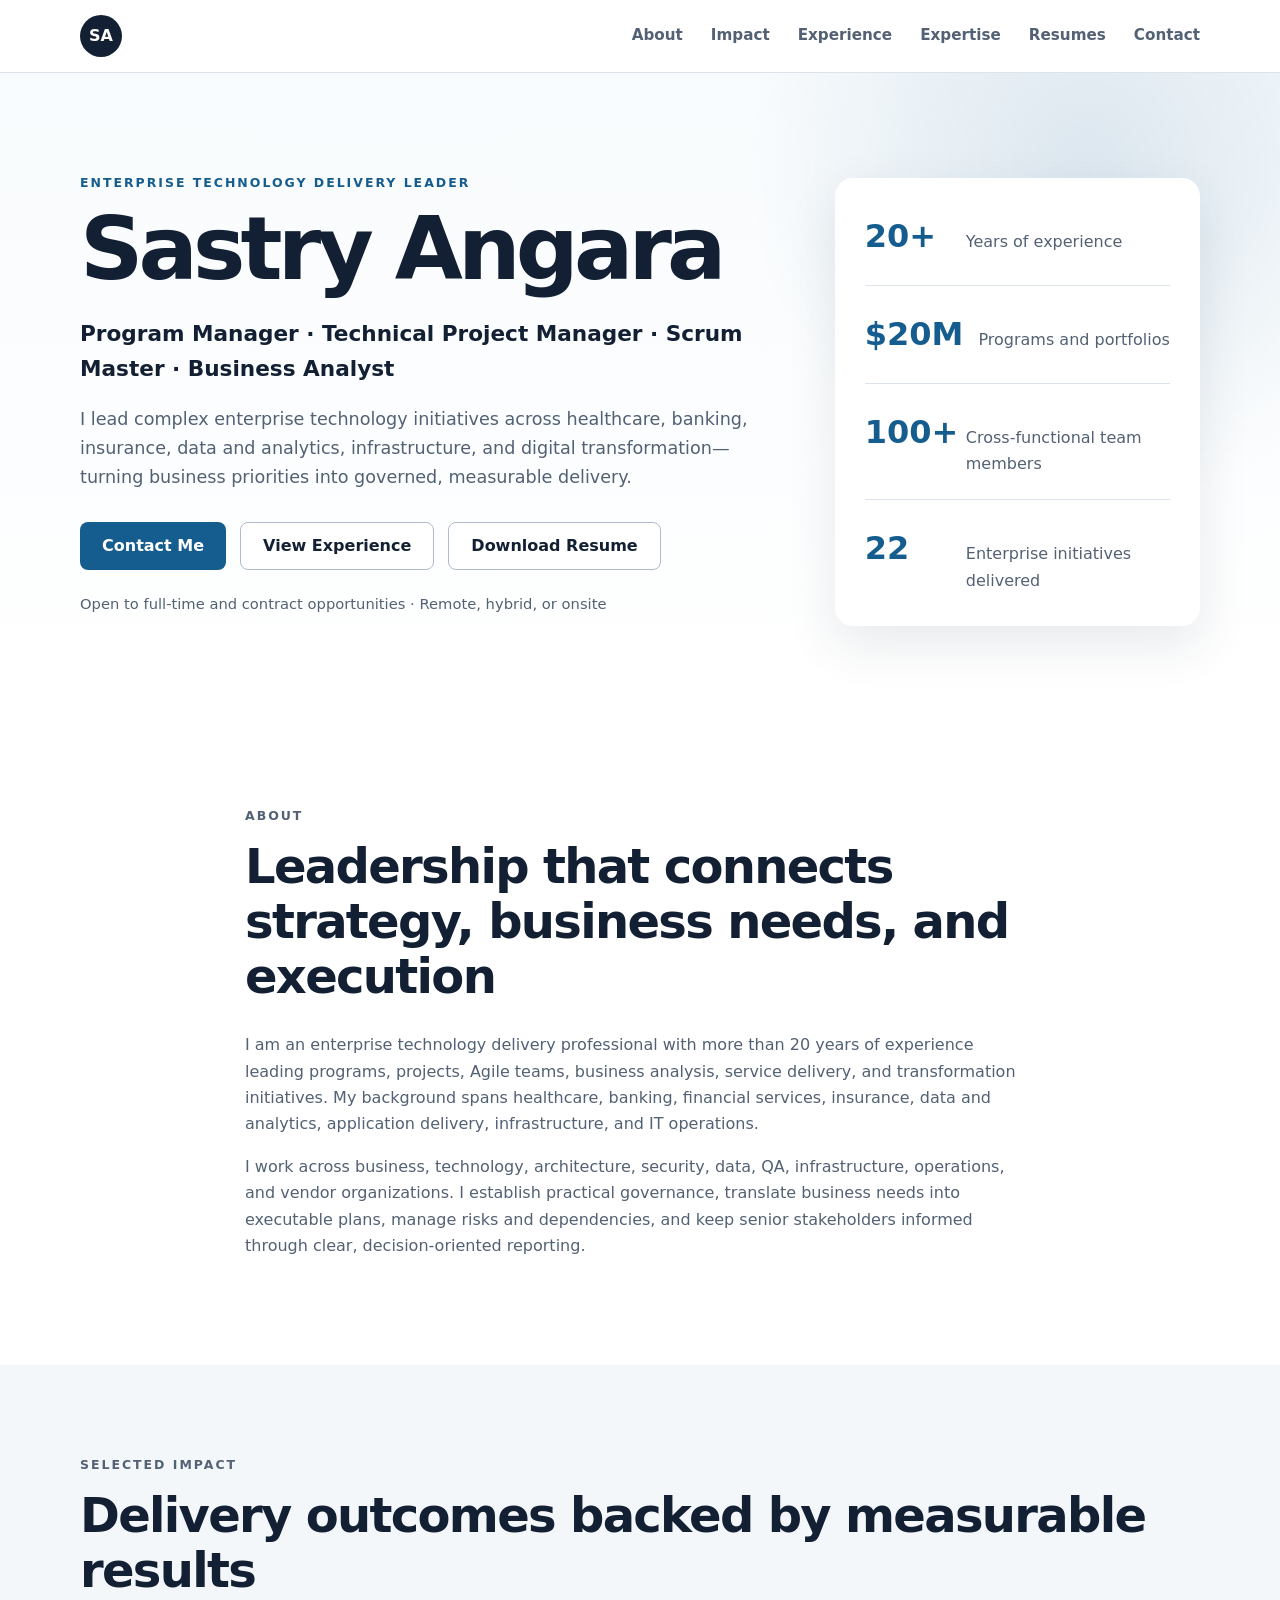
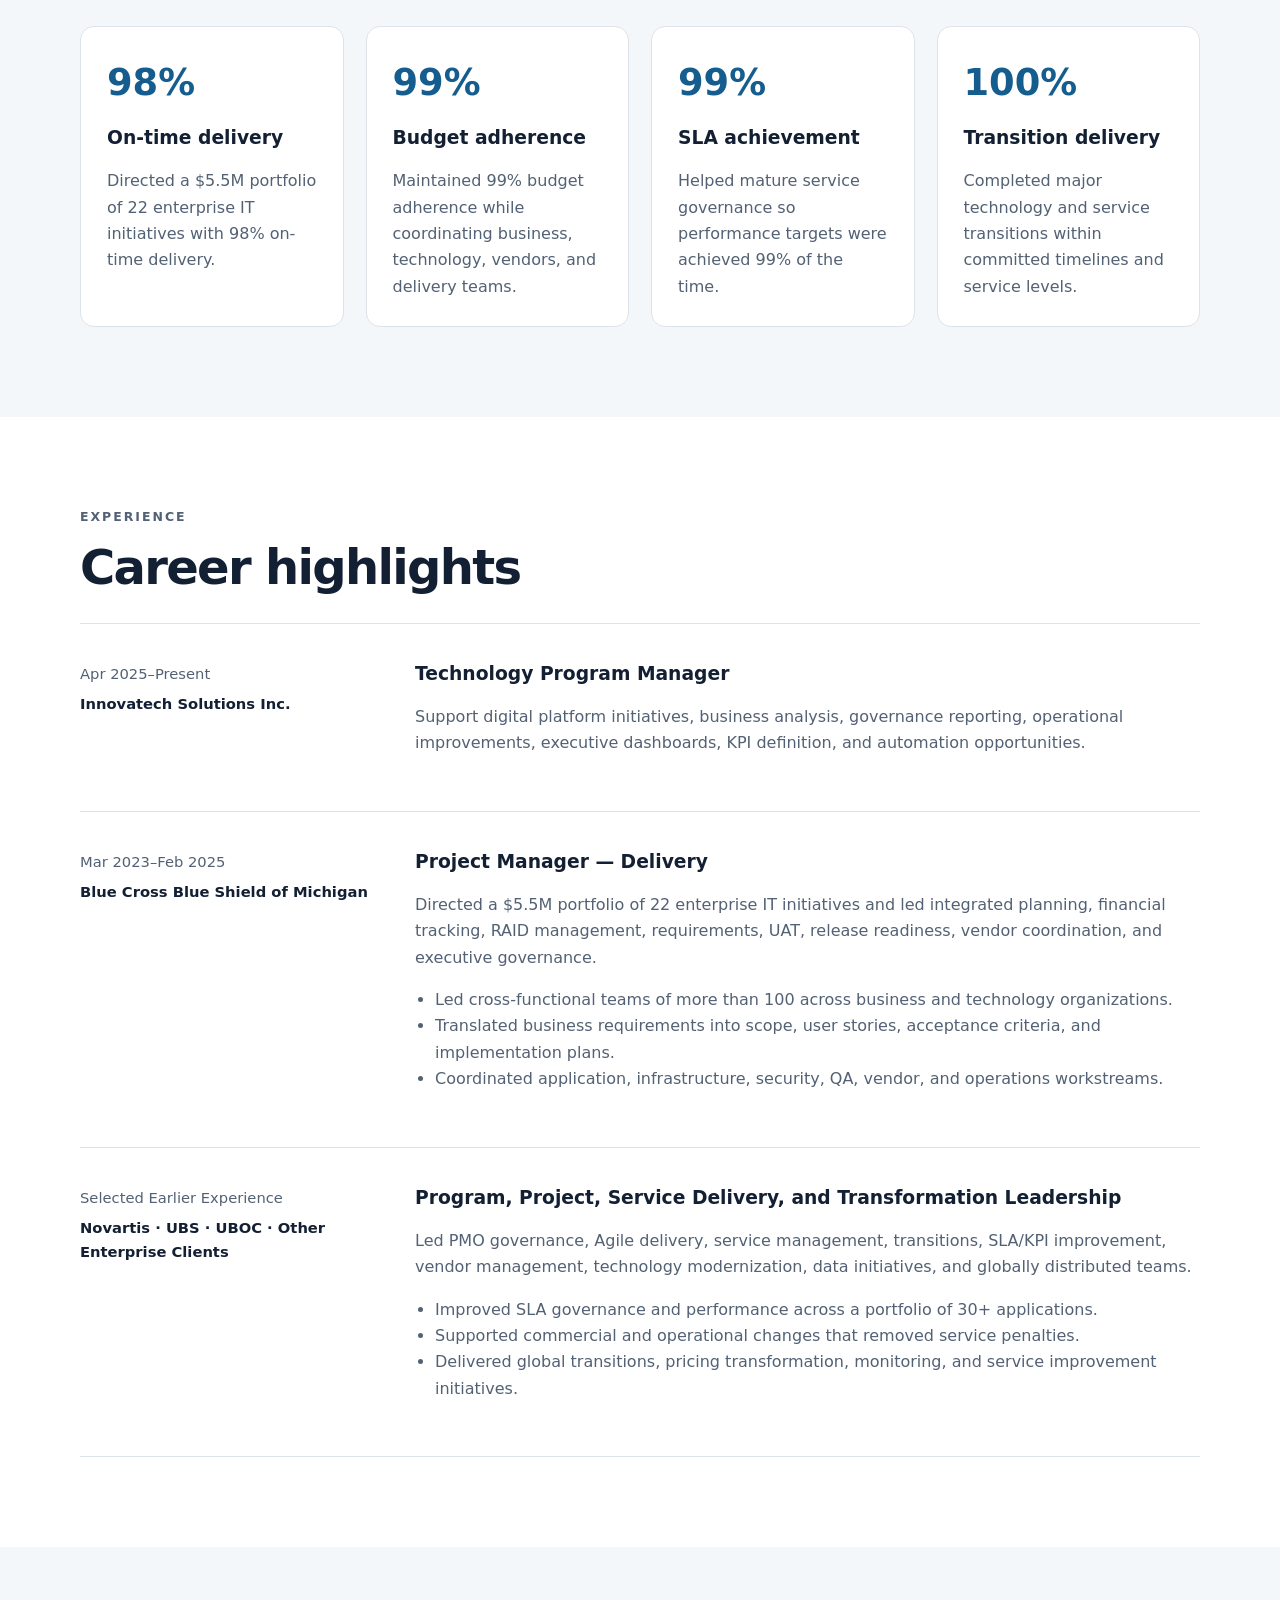
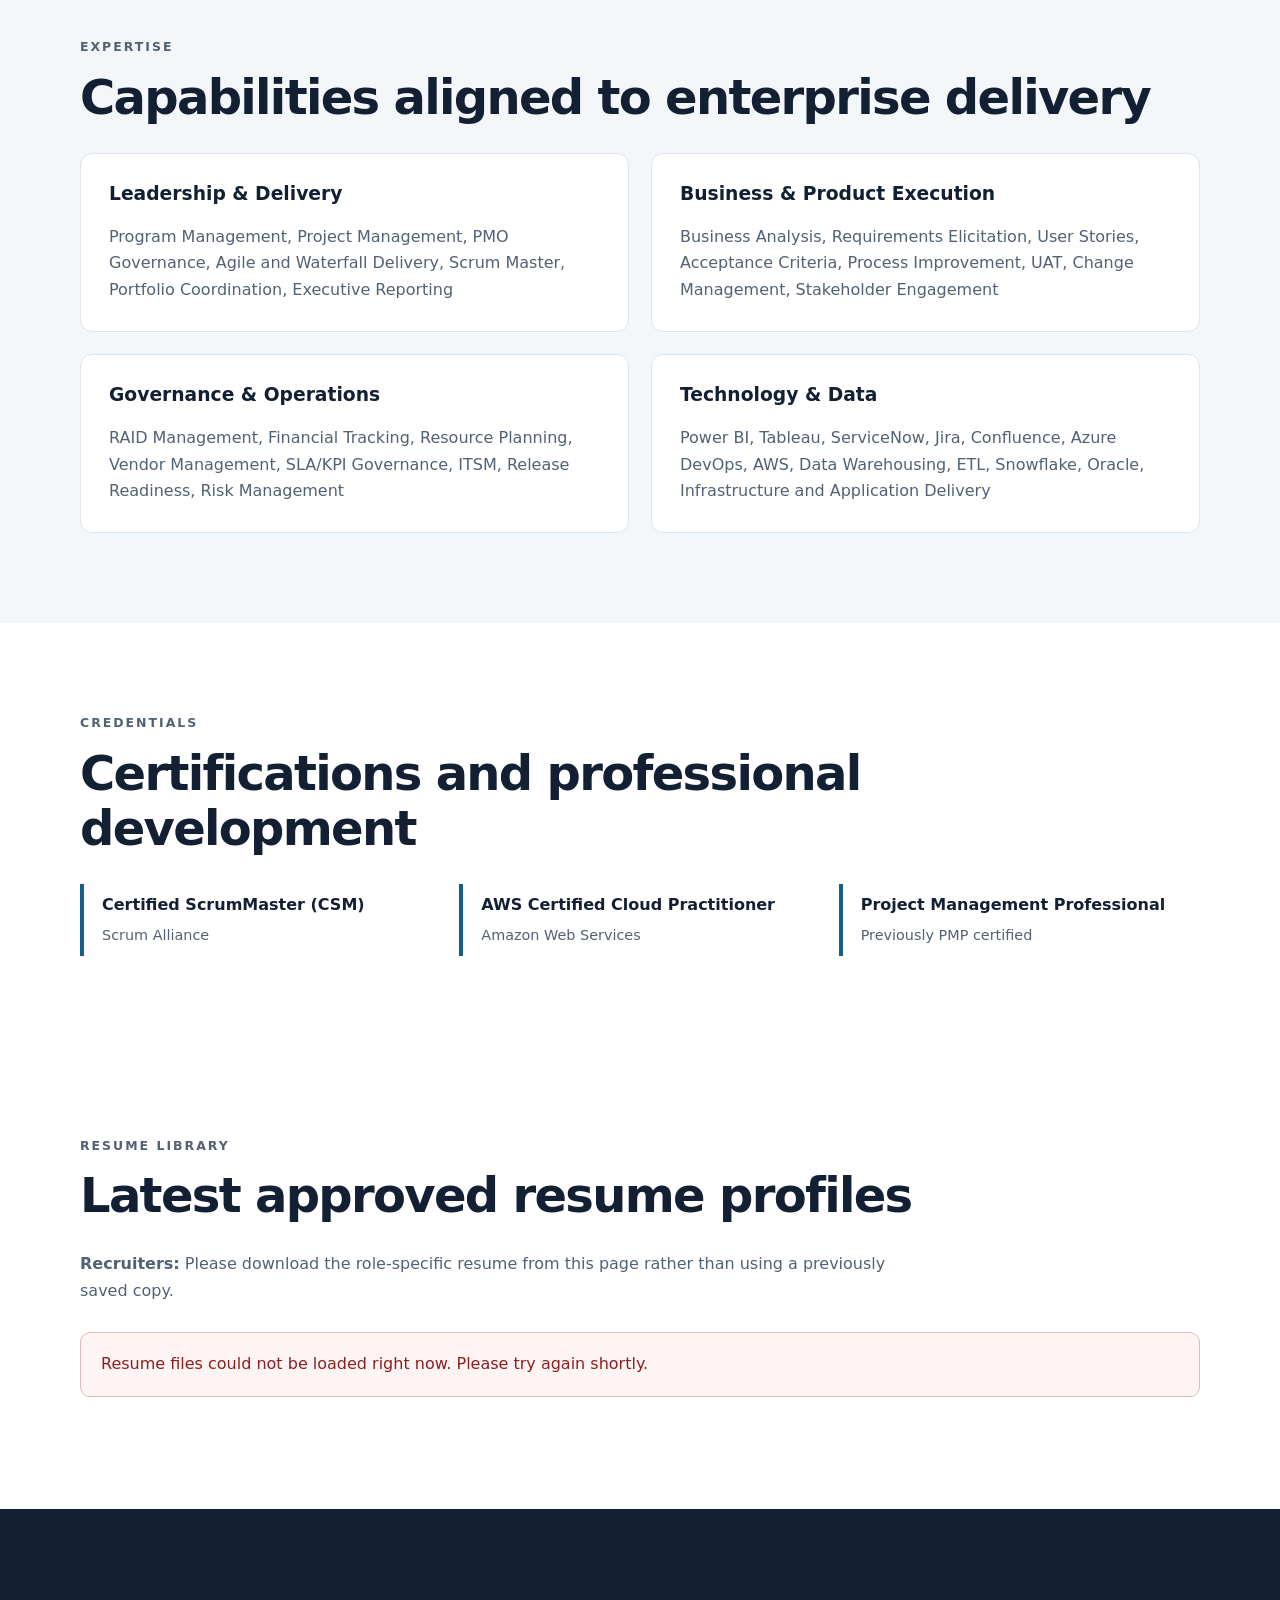
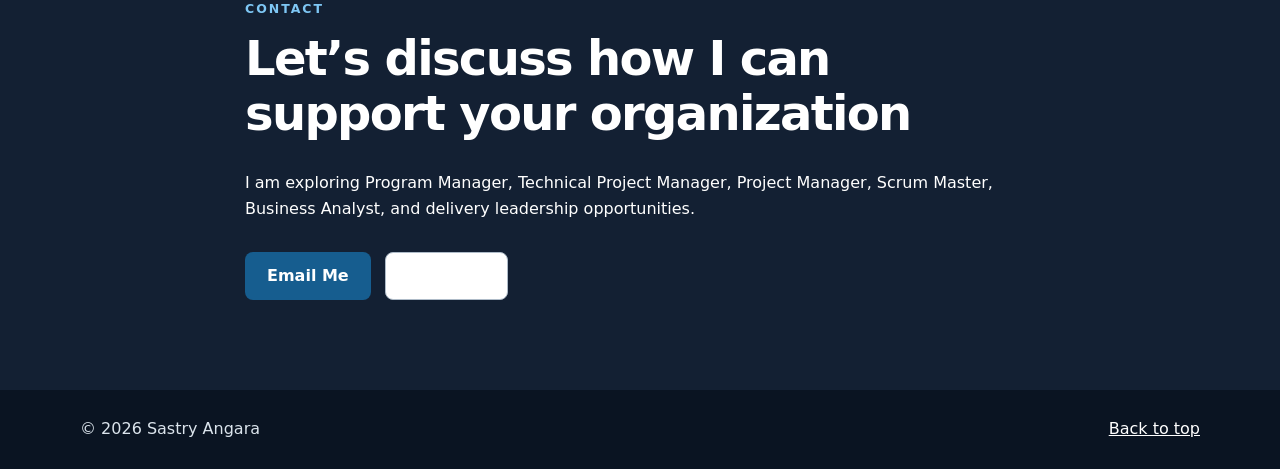
==== commit 8576a9c6: "Add files via upload" ====
--- a/index.html
+++ b/index.html
@@ -209,13 +209,10 @@
     <section id="resumes" class="section resume-section">
       <div class="container">
         <p class="section-label">Resume Library</p>
-        <h2>Download the profile aligned to your requirement</h2>
-        <p class="resume-intro">
-          Recruiters and hiring teams: please download the appropriate resume below to ensure you are
-          using the latest approved version of my profile.
-        </p>
-        <div id="resume-grid" class="resume-grid" aria-live="polite"></div>
-        <noscript><p>Please enable JavaScript to view the resume download options.</p></noscript>
+        <h2>Latest approved resume profiles</h2>
+        <p class="resume-intro"><strong>Recruiters:</strong> Please download the role-specific resume from this page rather than using a previously saved copy.</p>
+        <div id="resume-status" class="resume-status">Loading available resumes…</div>
+        <div id="resume-list" class="resume-list" aria-live="polite"></div>
       </div>
     </section>
 
@@ -227,7 +224,6 @@
           I am exploring Program Manager, Technical Project Manager, Project Manager,
           Scrum Master, Business Analyst, and delivery leadership opportunities.
         </p>
-        <p class="recruiter-note">Recruiters may use the Resume Library above to download the latest approved profile.</p>
         <div class="contact-links">
           <!-- Replace the placeholder links below before publishing. -->
           <a class="button primary" href="mailto:sasthree@gmail.com">Email Me</a>
--- a/styles.css
+++ b/styles.css
@@ -119,47 +119,13 @@
   .footer-wrap { flex-direction: column; gap: 8px; }
 }
 
-/* Resume library */
-.resume-section { background: var(--surface); }
-.resume-intro { max-width: 780px; margin-bottom: 34px; }
-.resume-grid {
-  display: grid;
-  grid-template-columns: repeat(3, 1fr);
-  gap: 22px;
-}
-.resume-card {
-  display: flex;
-  flex-direction: column;
-  min-height: 260px;
-  background: #fff;
-  border: 1px solid var(--line);
-  border-radius: 14px;
-  padding: 26px;
-  box-shadow: 0 10px 30px rgba(26, 45, 68, 0.06);
-}
-.resume-card h3 { margin-bottom: 12px; }
-.resume-card p { margin: 0 0 24px; }
-.resume-actions {
-  display: flex;
-  flex-wrap: wrap;
-  gap: 10px;
-  margin-top: auto;
-}
-.resume-actions .button {
-  min-height: 44px;
-  padding: 0 16px;
-  font-size: .92rem;
-}
-.resume-updated {
-  display: block;
-  margin-top: 14px;
-  color: var(--muted);
-  font-size: .78rem;
-}
-.recruiter-note { font-weight: 650; }
-@media (max-width: 900px) {
-  .resume-grid { grid-template-columns: repeat(2, 1fr); }
-}
-@media (max-width: 680px) {
-  .resume-grid { grid-template-columns: 1fr; }
-}
+.resume-intro{max-width:820px;margin-bottom:28px}
+.resume-status{padding:18px 20px;border:1px solid var(--line);border-radius:10px;color:var(--muted);background:var(--surface-alt)}
+.resume-status.error{color:#8a1f1f;background:#fff4f4;border-color:#e4b8b8}
+.resume-list{display:grid;gap:16px;margin-top:22px}
+.resume-item{display:grid;grid-template-columns:minmax(0,1fr) auto;gap:24px;align-items:center;padding:22px 24px;border:1px solid var(--line);border-radius:12px;background:#fff}
+.resume-name{margin:0 0 4px;font-size:1.05rem;overflow-wrap:anywhere}
+.resume-meta{color:var(--muted);font-size:.88rem}
+.resume-actions{display:flex;flex-wrap:wrap;gap:10px}
+.resume-actions .button{min-height:42px;padding:0 16px;font-size:.9rem}
+@media(max-width:680px){.resume-item{grid-template-columns:1fr;gap:16px}}
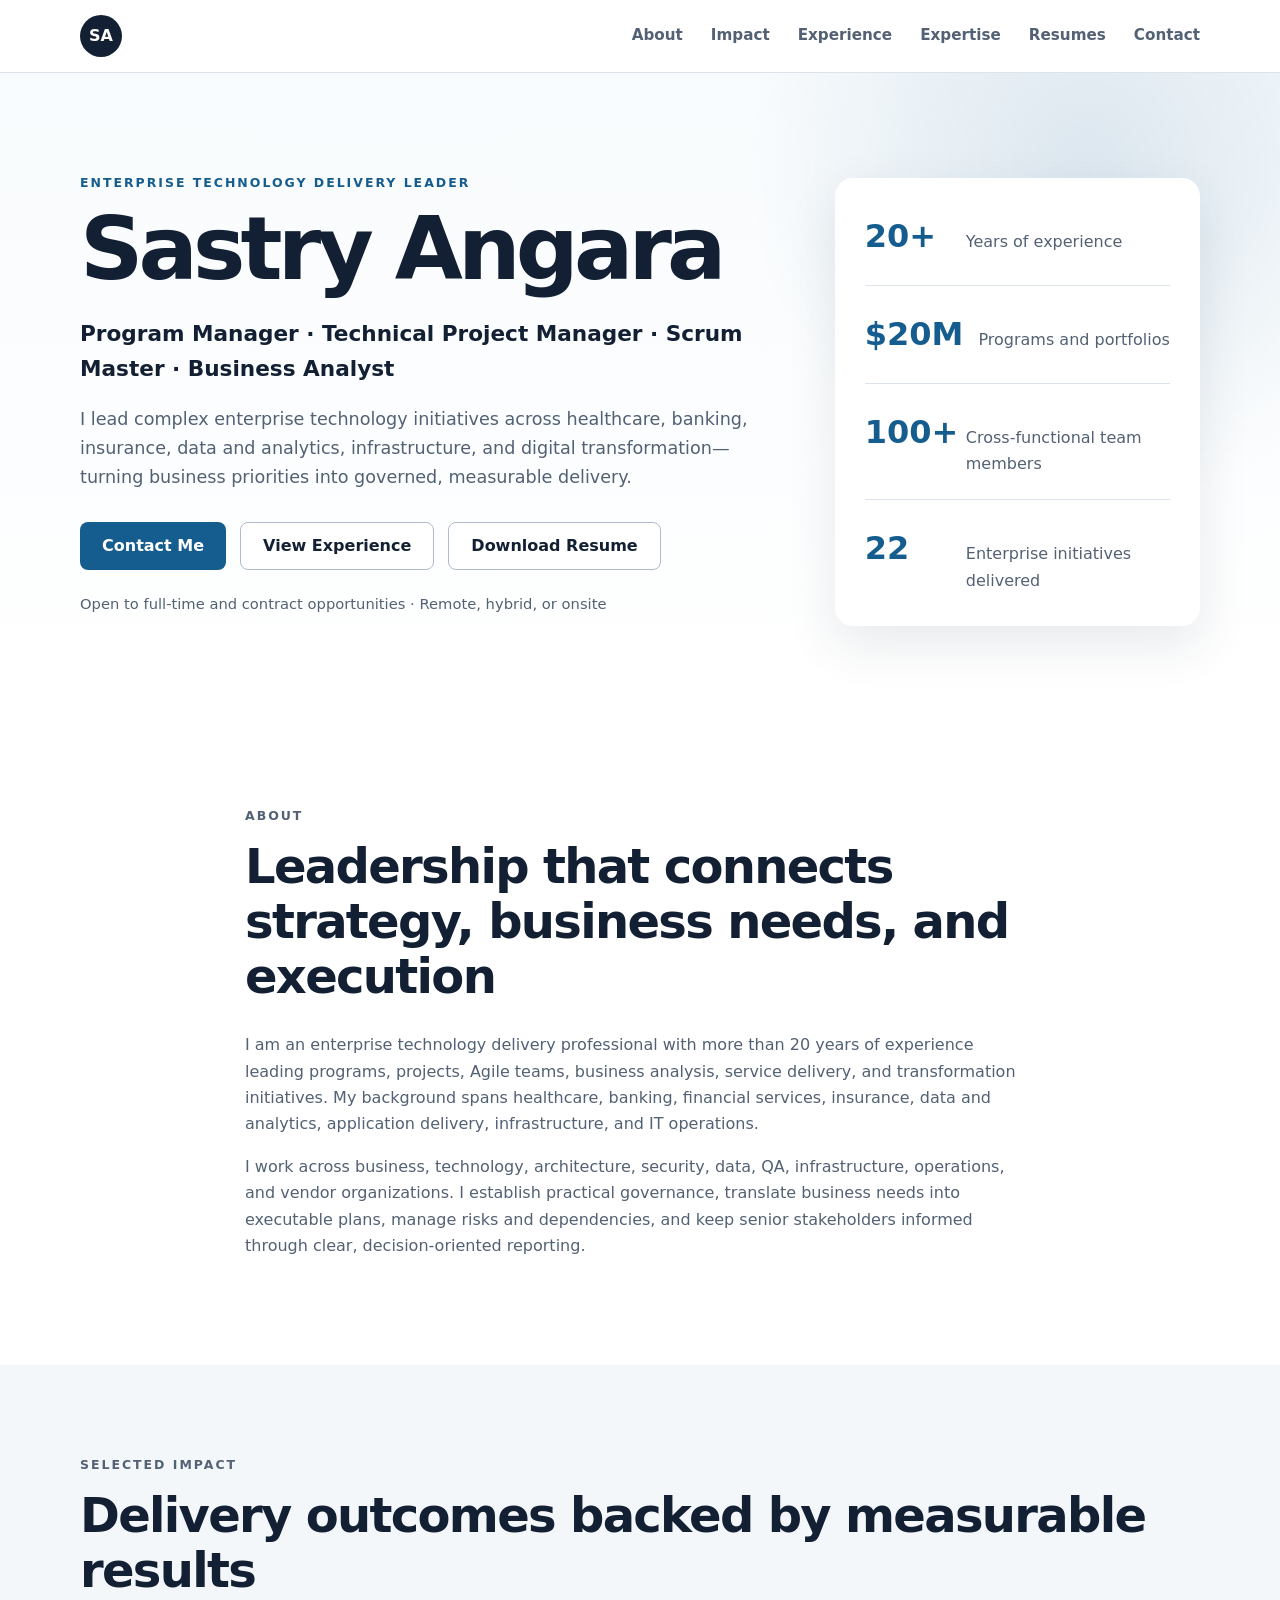
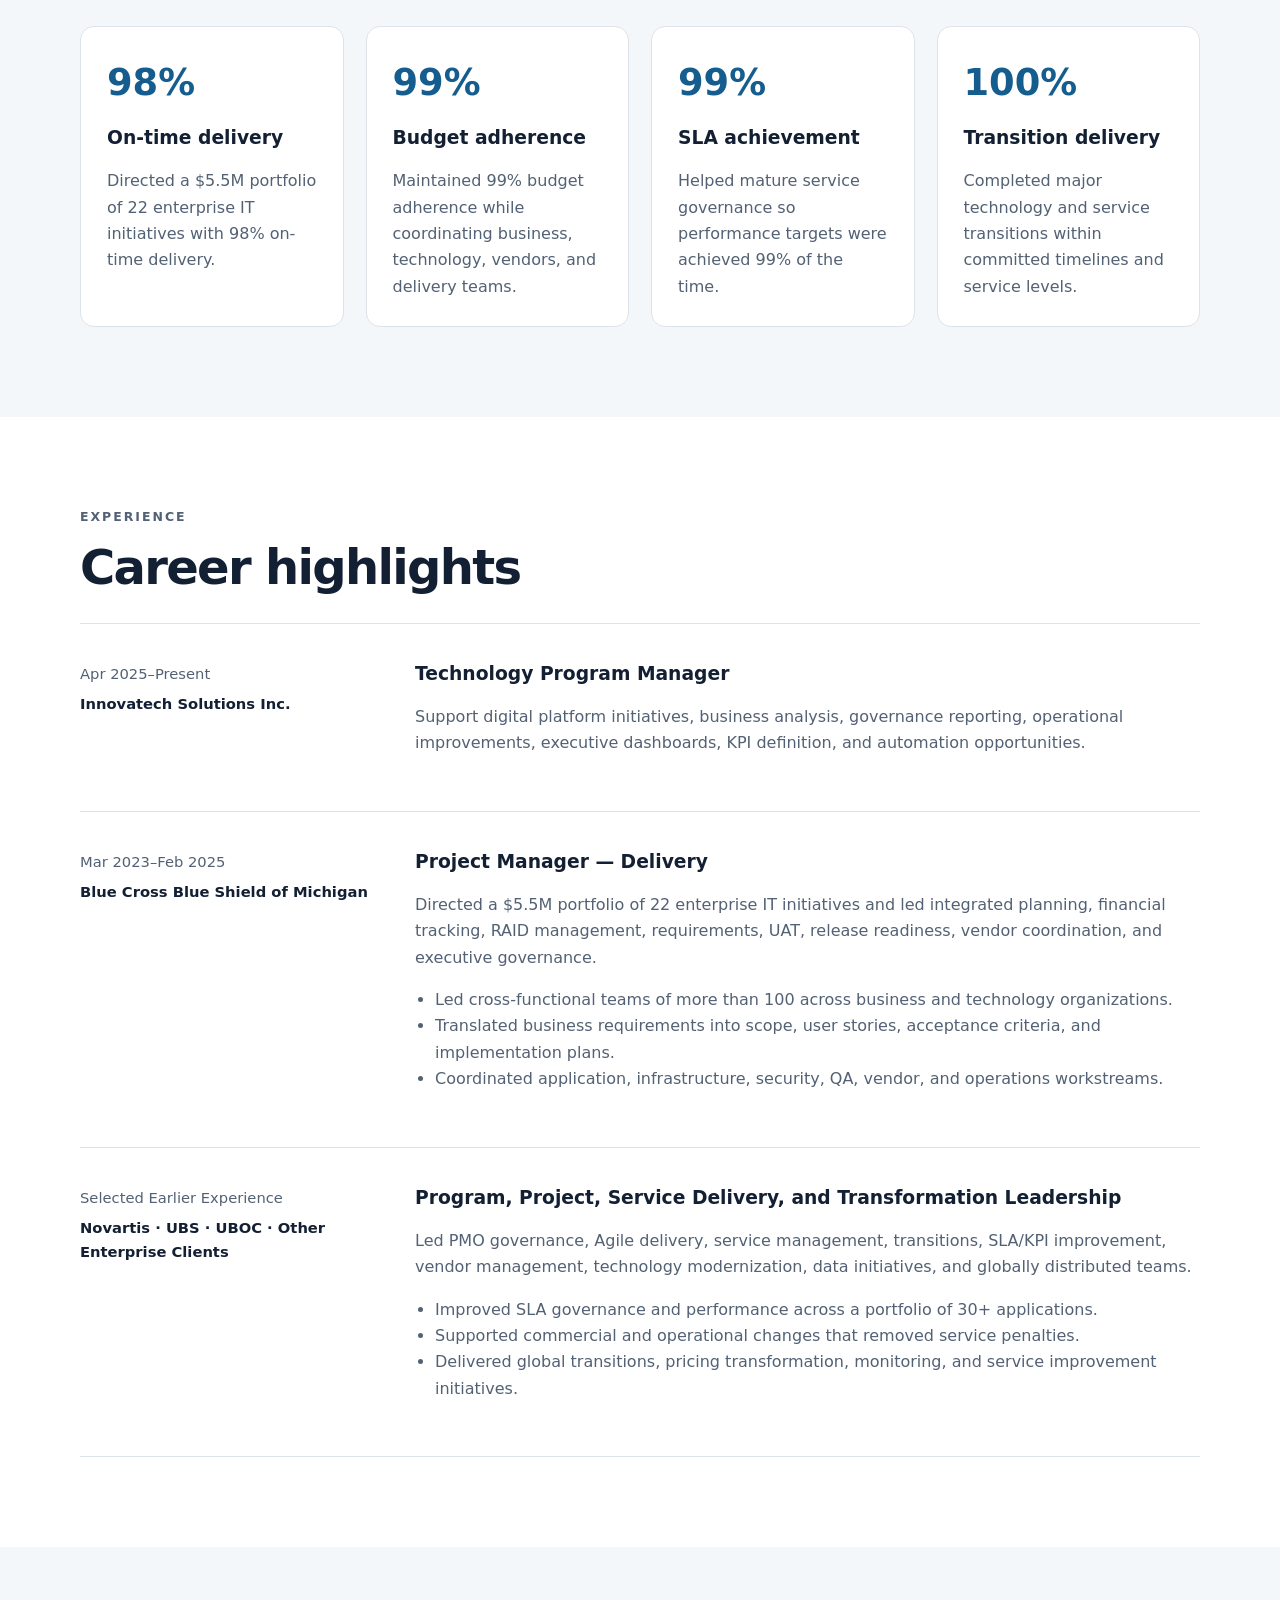
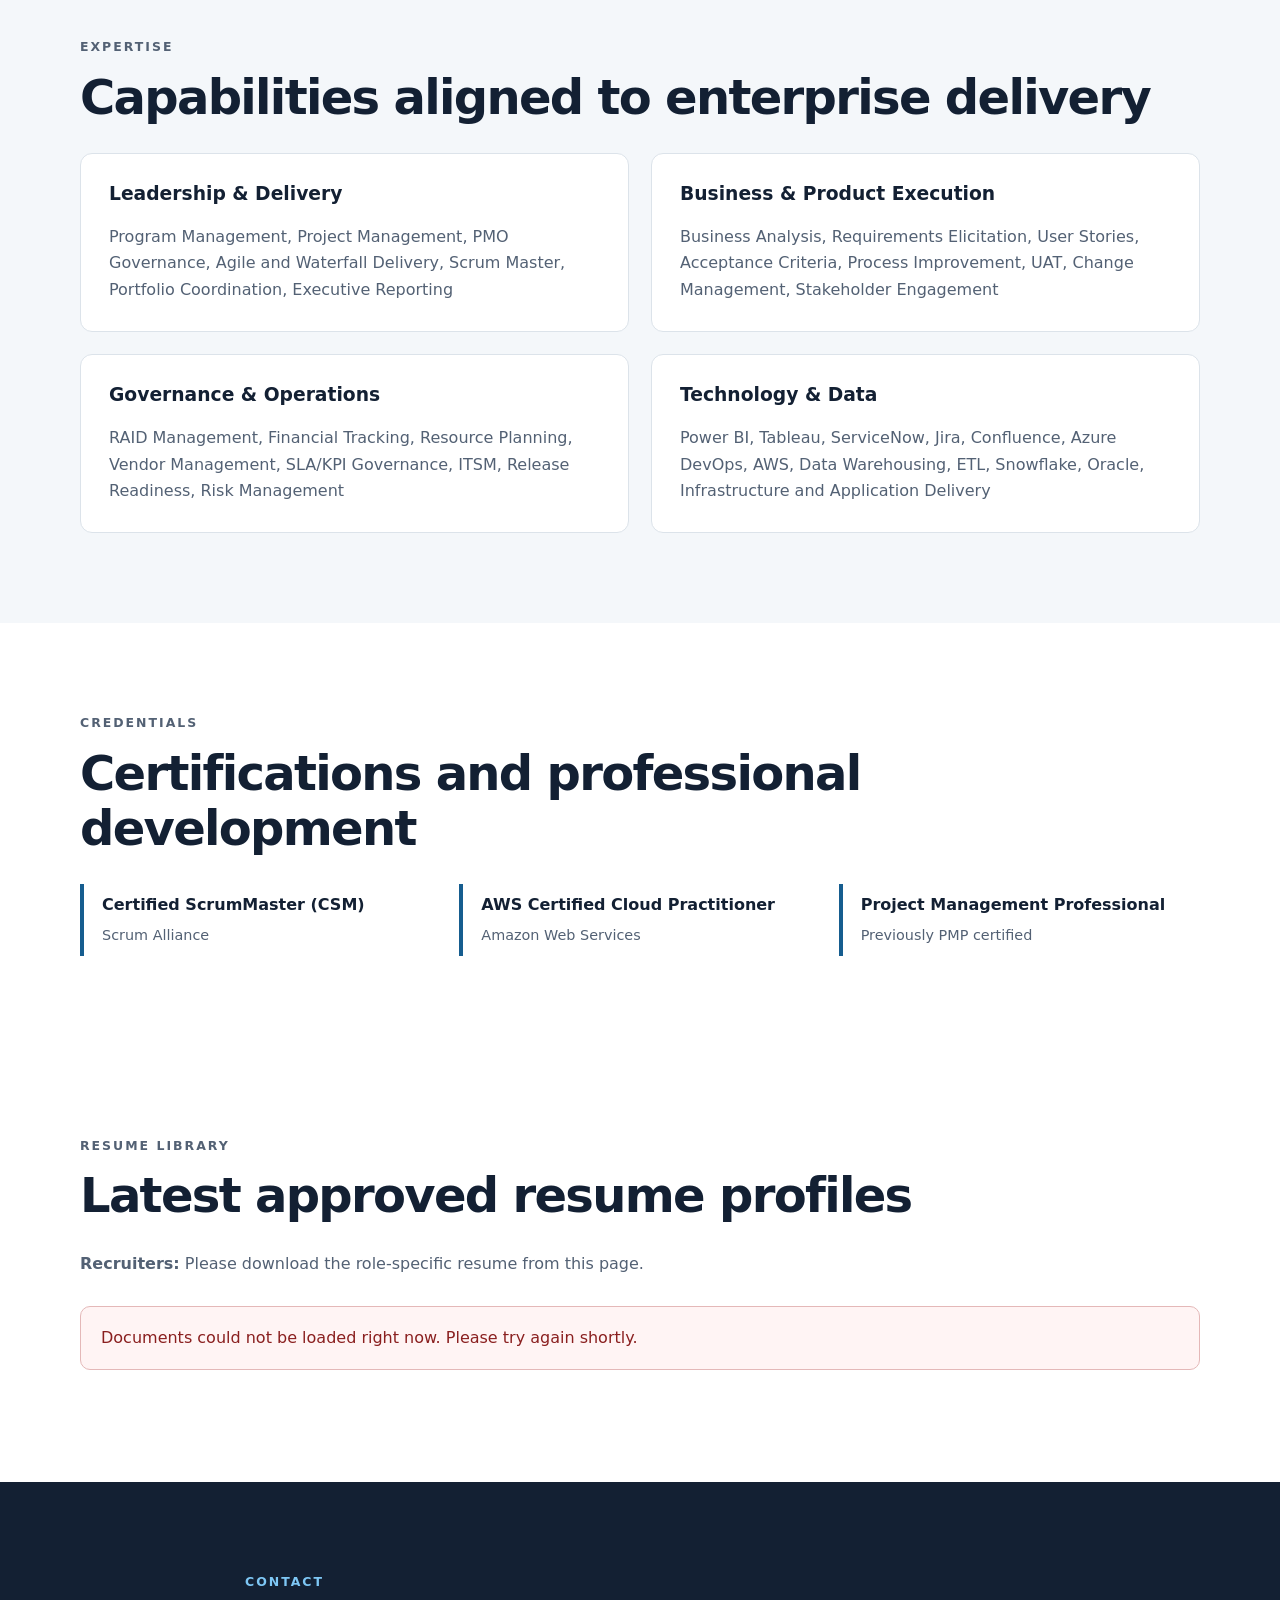
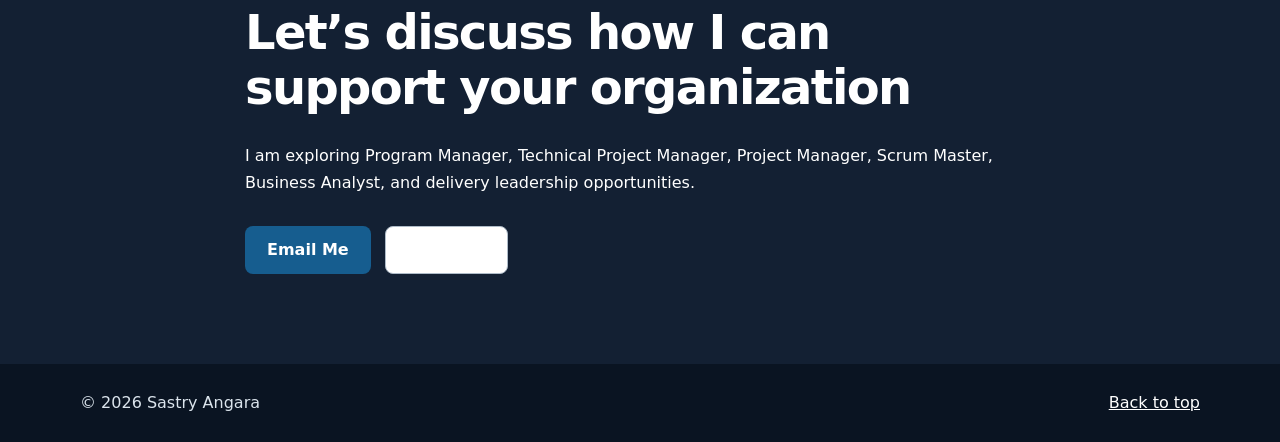
==== commit 0f3a96e3: "Update index.html" ====
--- a/index.html
+++ b/index.html
@@ -210,7 +210,7 @@
       <div class="container">
         <p class="section-label">Resume Library</p>
         <h2>Latest approved resume profiles</h2>
-        <p class="resume-intro"><strong>Recruiters:</strong> Please download the role-specific resume from this page rather than using a previously saved copy.</p>
+        <p class="resume-intro"><strong>Recruiters:</strong> Please download the role-specific resume from this page.</p>
         <div id="resume-status" class="resume-status">Loading available resumes…</div>
         <div id="resume-list" class="resume-list" aria-live="polite"></div>
       </div>
